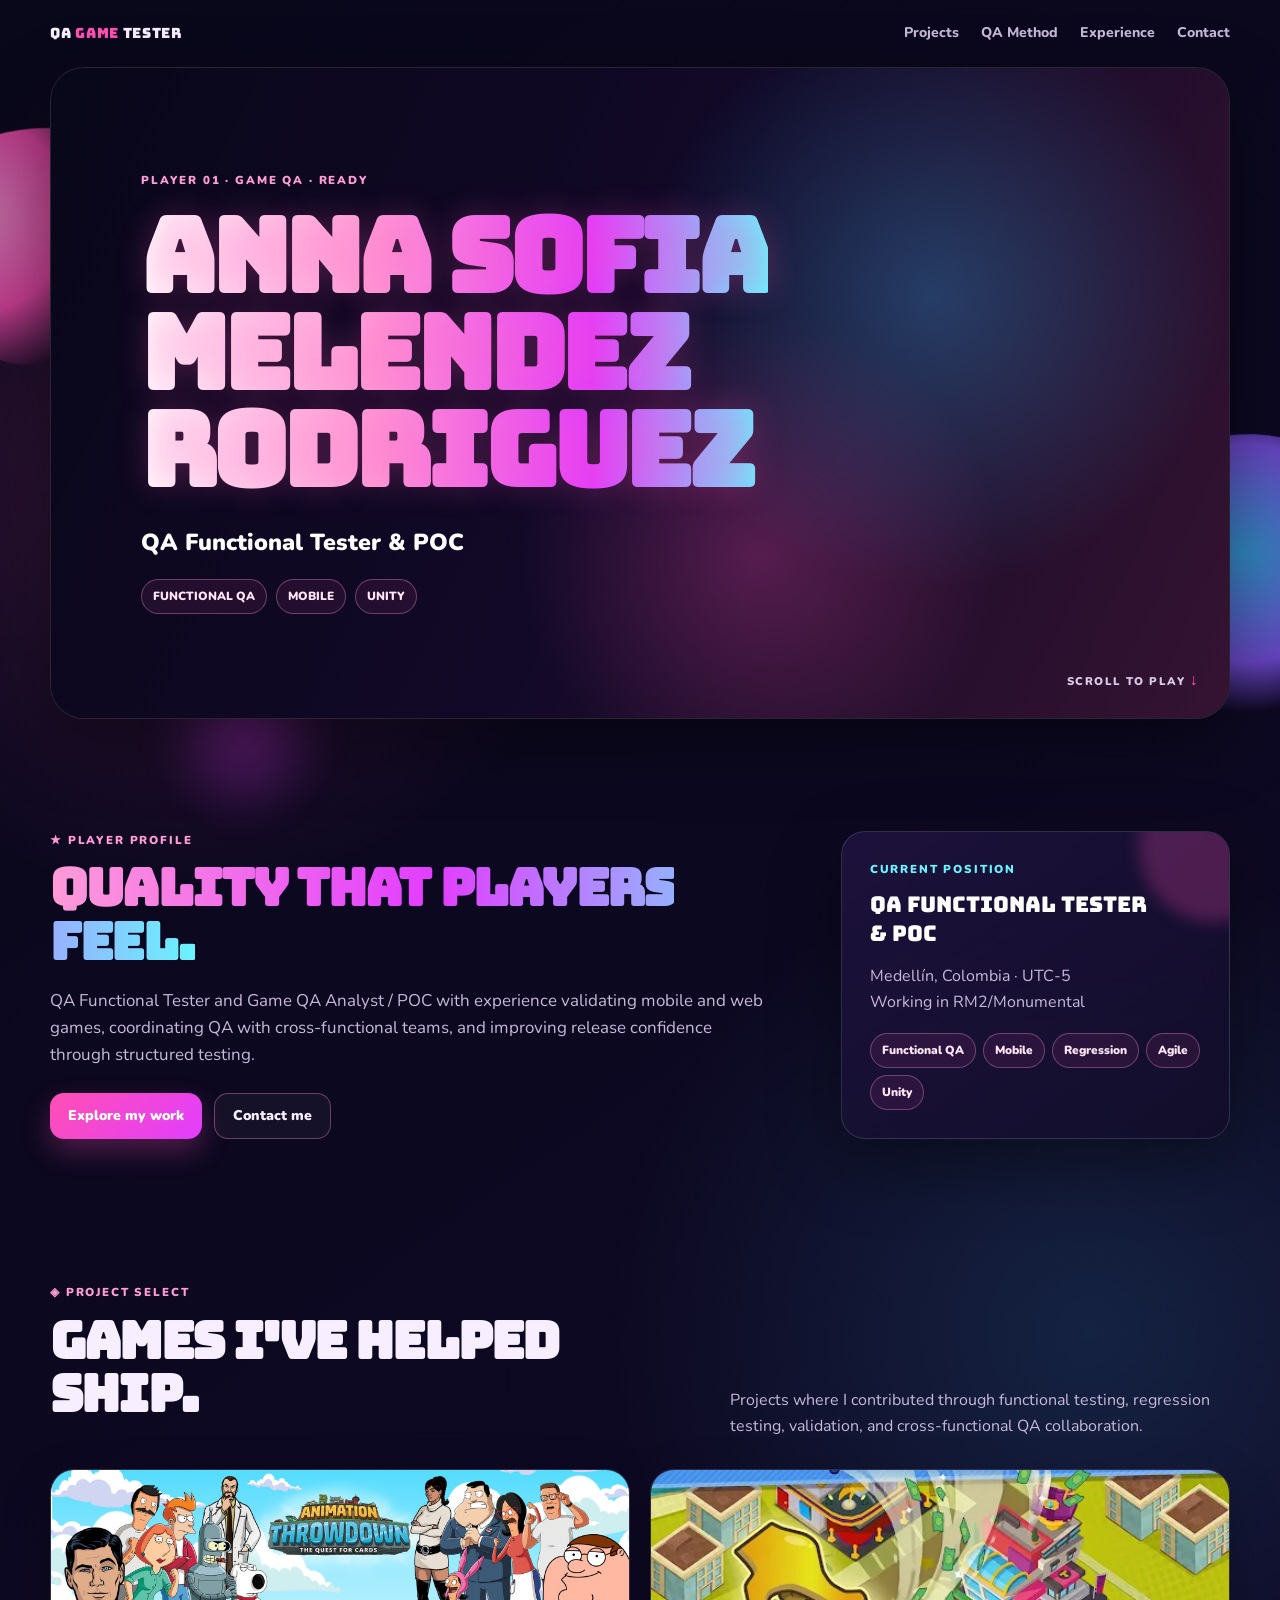
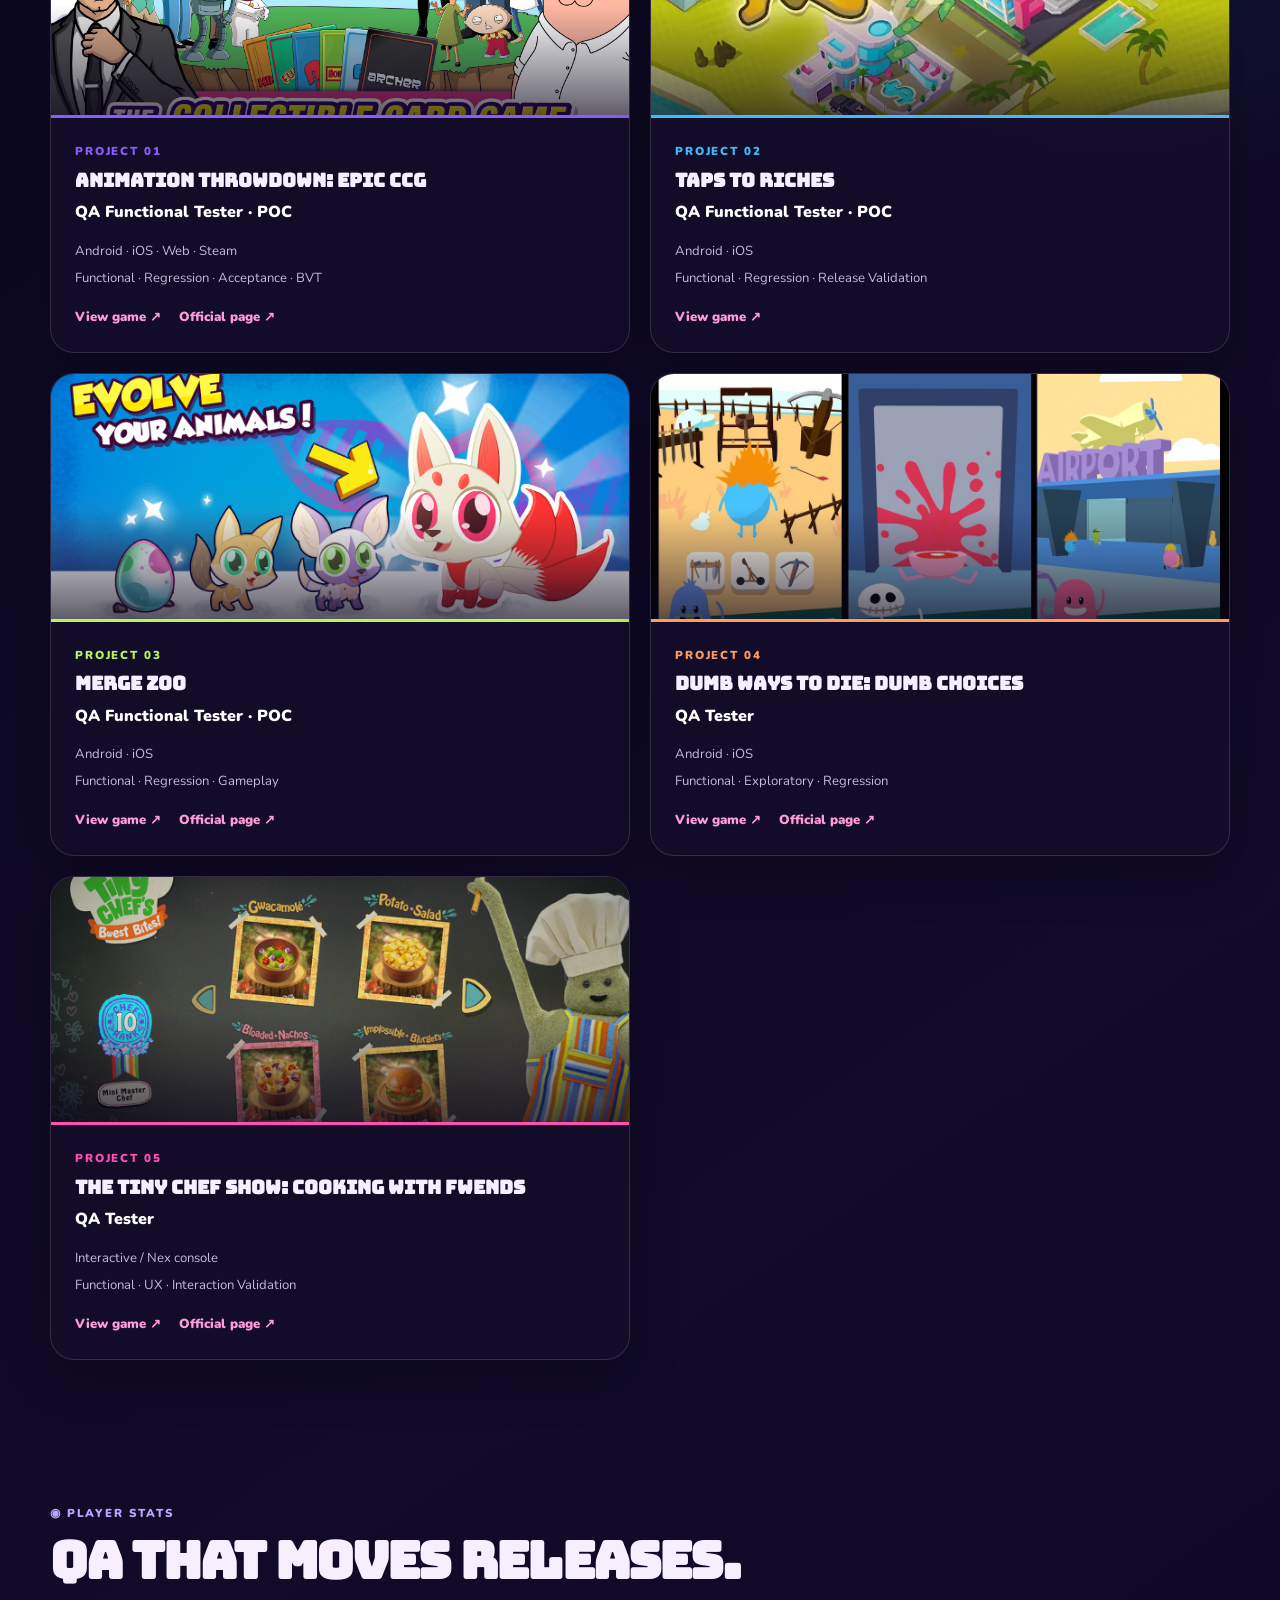
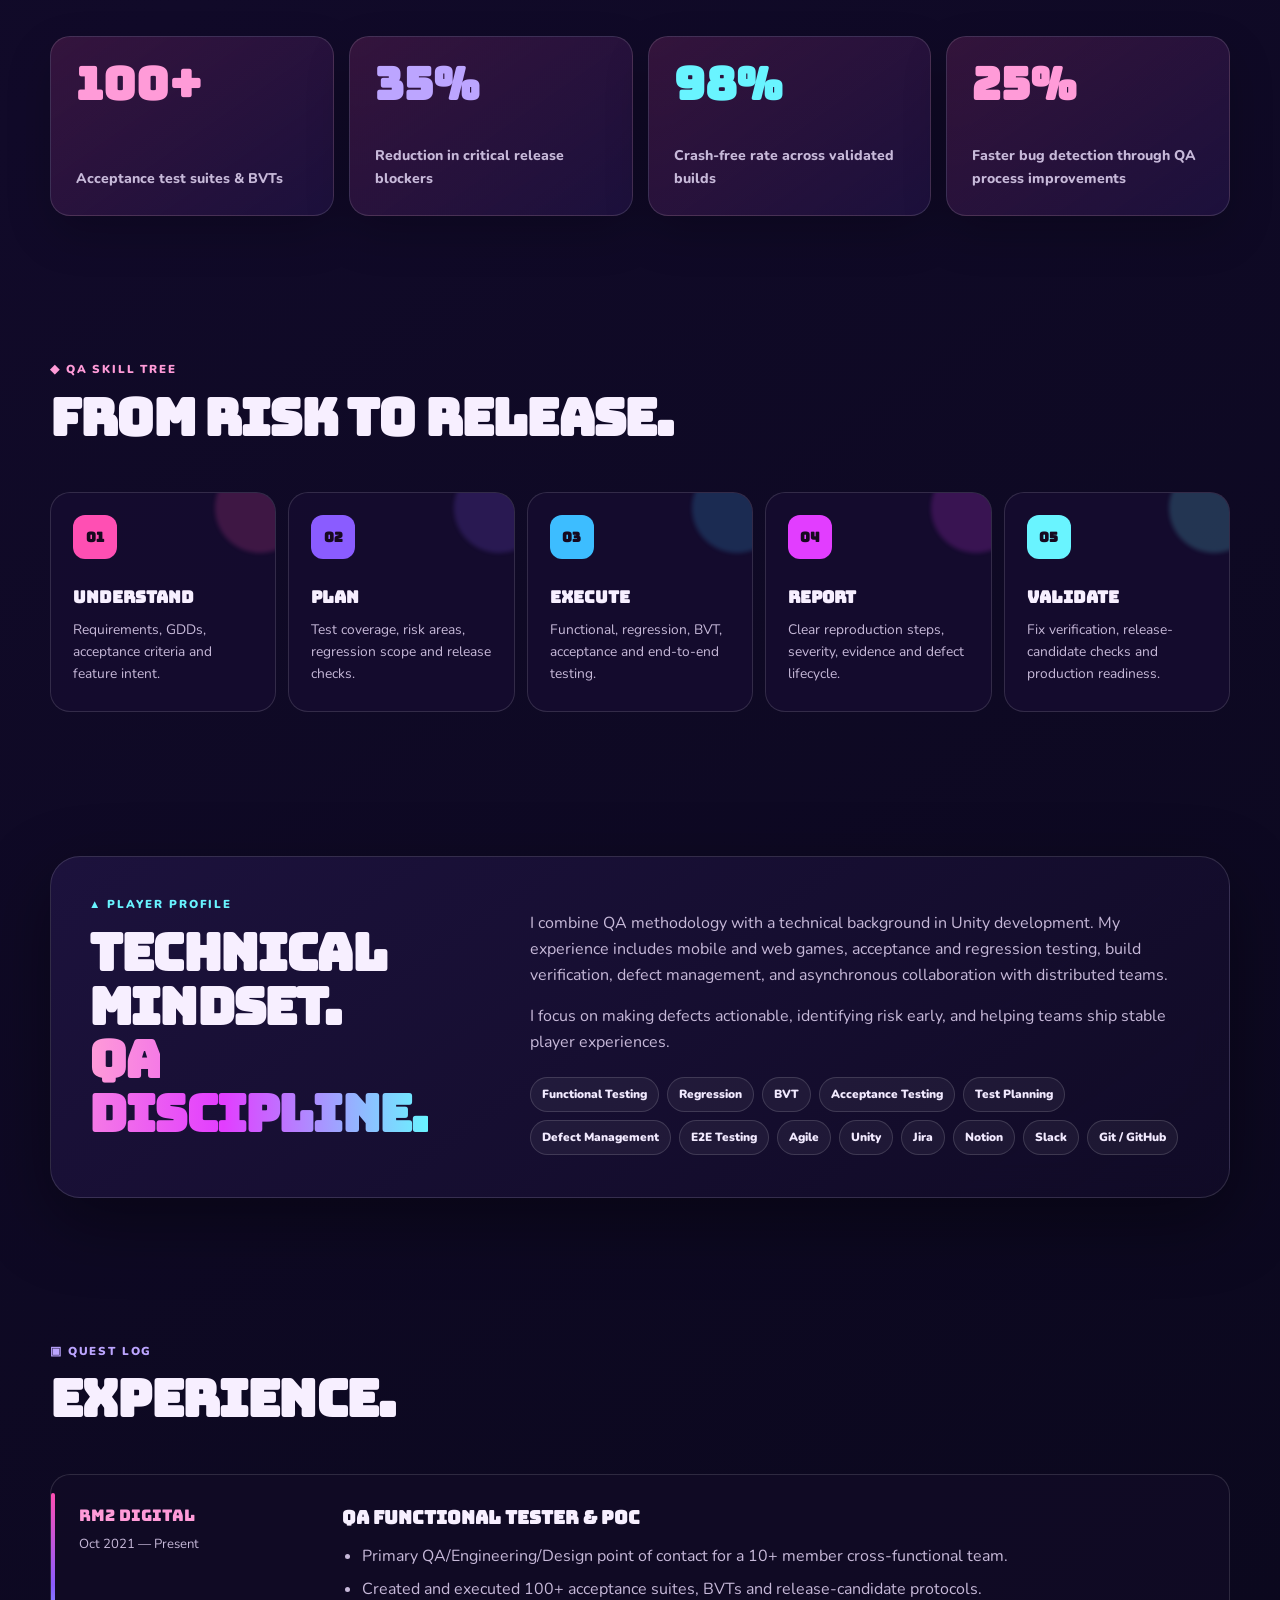
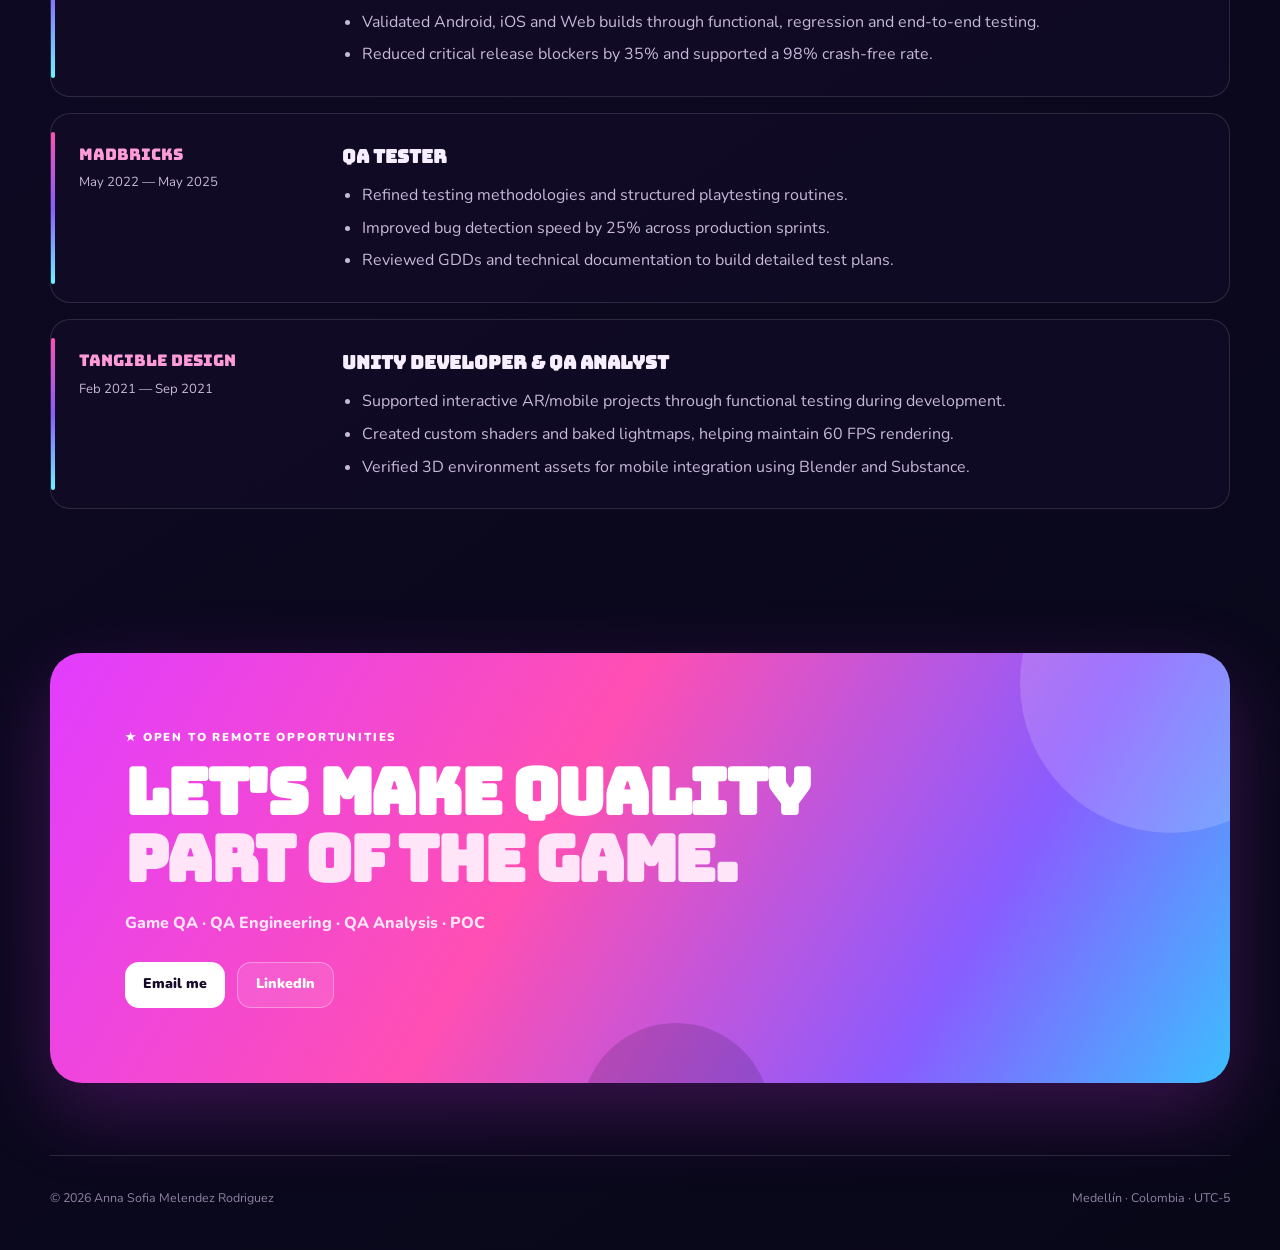
==== index.html @ ba6e36e1 "deleting some info" ====
<!doctype html>
<html lang="en">
<head>
  <meta charset="utf-8">
  <meta name="viewport" content="width=device-width, initial-scale=1">
  <meta name="description" content="Anna Sofia Melendez Rodriguez — QA Functional Tester and POC portfolio.">
  <title>Anna Sofia Melendez Rodriguez — Game QA Portfolio</title>

  <link rel="preconnect" href="https://fonts.googleapis.com">
  <link rel="preconnect" href="https://fonts.gstatic.com" crossorigin>
  <link href="https://fonts.googleapis.com/css2?family=Bungee&family=Nunito:wght@400;500;600;700;800;900&display=swap" rel="stylesheet">
  <link rel="stylesheet" href="style.css">
</head>

<body>
  <div class="site-shell">
    <div class="bg-shape shape-one"></div>
    <div class="bg-shape shape-two"></div>
    <div class="bg-shape shape-three"></div>
    <div class="bg-grid"></div>

    <nav class="nav-bar">
      <a class="logo" href="#top">QA <span>GAME</span> TESTER</a>
      <div class="nav-links">
        <a href="#projects">Projects</a>
        <a href="#method">QA Method</a>
        <a href="#experience">Experience</a>
        <a href="#contact">Contact</a>
      </div>
    </nav>

    <header class="hero" id="top">
      <video class="hero-video" autoplay muted loop playsinline>
        <source src="video/AT video.mp4" type="video/mp4">
      </video>
      <div class="hero-overlay"></div>
      <div class="hero-content">
        <div class="hero-kicker">PLAYER 01 · GAME QA · READY</div>
        <h1>
          <span>ANNA SOFIA</span>
          <span>MELENDEZ</span>
          <span>RODRIGUEZ</span>
        </h1>
        <p class="hero-subtitle">QA Functional Tester &amp; POC</p>
        <div class="hero-badges">
          <span>FUNCTIONAL QA</span>
          <span>MOBILE</span>
          <span>UNITY</span>
        </div>
      </div>
      <div class="scroll-cue">SCROLL TO PLAY <span>↓</span></div>
    </header>

    <main class="page-container">
      <section class="identity section-pad">
        <div class="identity-copy">
          <div class="kicker pink">★ PLAYER PROFILE</div>
          <h2><span class="gradient-text">Quality that players feel.</span></h2>
          <p class="lead">QA Functional Tester and Game QA Analyst / POC with experience validating mobile and web games, coordinating QA with cross-functional teams, and improving release confidence through structured testing.</p>
          <div class="buttons">
            <a class="btn btn-primary" href="#projects">Explore my work</a>
            <a class="btn btn-outline" href="mailto:annasofiamele@gmail.com">Contact me</a>
          </div>
        </div>

        <aside class="identity-card glass-card">
          <div class="kicker cyan">CURRENT POSITION</div>
          <div class="position">QA Functional Tester<br>&amp; POC</div>
          <p>Medellín, Colombia · UTC-5<br>Working in RM2/Monumental</p>
          <div class="chips">
            <span>Functional QA</span><span>Mobile</span><span>Regression</span><span>Agile</span><span>Unity</span>
          </div>
        </aside>
      </section>

      <section id="projects" class="section-pad">
        <div class="section-top">
          <div>
            <div class="kicker pink">◈ PROJECT SELECT</div>
            <h2>Games I've helped ship.</h2>
          </div>
          <p>Projects where I contributed through functional testing, regression testing, validation, and cross-functional QA collaboration.</p>
        </div>

        <div class="projects">
          <article class="project-card accent-purple">
            <div class="project-art"><img src="images/AT/animation-throdown.jpg" alt="Animation Throwdown gameplay"></div>
            <div class="project-info">
              <div class="eyebrow">PROJECT 01</div>
              <h3>Animation Throwdown: Epic CCG</h3>
              <p class="role">QA Functional Tester · POC</p>
              <div class="meta"><span>Android · iOS · Web · Steam</span><span>Functional · Regression · Acceptance · BVT</span></div>
              <div class="project-actions">
                <a href="https://www.animationthrowdowngame.com/" target="_blank" rel="noopener">View game ↗</a>
                <a href="https://play.google.com/store/apps/details?id=com.kongregate.mobile.throwdown.google" target="_blank" rel="noopener">Official page ↗</a>
              </div>
            </div>
          </article>

          <article class="project-card accent-blue">
            <div class="project-art"><img src="images/T2R/t2r-cover.webp" alt="Taps to Riches gameplay"></div>
            <div class="project-info">
              <div class="eyebrow">PROJECT 02</div>
              <h3>Taps to Riches</h3>
              <p class="role">QA Functional Tester · POC</p>
              <div class="meta"><span>Android · iOS</span><span>Functional · Regression · Release Validation</span></div>
              <div class="project-actions">
                <a href="https://apps.apple.com/us/app/taps-to-riches/id1069160488" target="_blank" rel="noopener">View game ↗</a>
              </div>
            </div>
          </article>

          <article class="project-card accent-lime">
            <div class="project-art"><img src="images/Mergezoo/mergezoo-cover.png" alt="Merge Zoo gameplay"></div>
            <div class="project-info">
              <div class="eyebrow">PROJECT 03</div>
              <h3>Merge Zoo</h3>
              <p class="role">QA Functional Tester · POC</p>
              <div class="meta"><span>Android · iOS</span><span>Functional · Regression · Gameplay</span></div>
              <div class="project-actions">
                <a href="https://play.google.com/store/apps/details?id=com.gamecircus.zoo" target="_blank" rel="noopener">View game ↗</a>
                <a href="https://play.google.com/store/apps/details?id=com.gamecircus.zoo" target="_blank" rel="noopener">Official page ↗</a>
              </div>
            </div>
          </article>

          <article class="project-card accent-orange">
            <div class="project-art"><img src="images/DWTD/dwtod-cover.jpg" alt="Dumb Ways to Die: Dumb Choices gameplay"></div>
            <div class="project-info">
              <div class="eyebrow">PROJECT 04</div>
              <h3>Dumb Ways to Die: Dumb Choices</h3>
              <p class="role">QA Tester</p>
              <div class="meta"><span>Android · iOS</span><span>Functional · Exploratory · Regression</span></div>
              <div class="project-actions">
                <a href="https://www.dumbwaystodie.com/" target="_blank" rel="noopener">View game ↗</a>
                <a href="https://www.dumbwaystodie.com/" target="_blank" rel="noopener">Official page ↗</a>
              </div>
            </div>
          </article>

          <article class="project-card accent-pink">
            <div class="project-art"><img src="images/Tiny chef/tiny-cover.png" alt="The Tiny Chef Show: Cooking with Fwends gameplay"></div>
            <div class="project-info">
              <div class="eyebrow">PROJECT 05</div>
              <h3>The Tiny Chef Show: Cooking with Fwends</h3>
              <p class="role">QA Tester</p>
              <div class="meta"><span>Interactive / Nex console</span><span>Functional · UX · Interaction Validation</span></div>
              <div class="project-actions">
                <a href="https://www.nexplayground.com/games/nickelodeon-the-tiny-chef-show-cooking-with-fwends" target="_blank" rel="noopener">View game ↗</a>
                <a href="https://www.nexplayground.com/games/nickelodeon-the-tiny-chef-show-cooking-with-fwends" target="_blank" rel="noopener">Official page ↗</a>
              </div>
            </div>
          </article>
        </div>
      </section>

      <section class="section-pad stats-section">
        <div class="section-top">
          <div>
            <div class="kicker purple">◉ PLAYER STATS</div>
            <h2>QA that moves releases.</h2>
          </div>
        </div>
        <div class="metrics">
          <div class="metric pink-card"><strong>100+</strong><span>Acceptance test suites &amp; BVTs</span></div>
          <div class="metric purple-card"><strong>35%</strong><span>Reduction in critical release blockers</span></div>
          <div class="metric blue-card"><strong>98%</strong><span>Crash-free rate across validated builds</span></div>
          <div class="metric hot-card"><strong>25%</strong><span>Faster bug detection through QA process improvements</span></div>
        </div>
      </section>

      <section id="method" class="section-pad">
        <div class="section-top">
          <div>
            <div class="kicker pink">◆ QA SKILL TREE</div>
            <h2>From risk to release.</h2>
          </div>
          
        </div>

        <div class="qa-flow">
          <div class="step step-pink"><b>01</b><h3>Understand</h3><p>Requirements, GDDs, acceptance criteria and feature intent.</p></div>
          <div class="step step-purple"><b>02</b><h3>Plan</h3><p>Test coverage, risk areas, regression scope and release checks.</p></div>
          <div class="step step-blue"><b>03</b><h3>Execute</h3><p>Functional, regression, BVT, acceptance and end-to-end testing.</p></div>
          <div class="step step-magenta"><b>04</b><h3>Report</h3><p>Clear reproduction steps, severity, evidence and defect lifecycle.</p></div>
          <div class="step step-cyan"><b>05</b><h3>Validate</h3><p>Fix verification, release-candidate checks and production readiness.</p></div>
        </div>
      </section>

      <section class="section-pad">
        <div class="about glass-card">
          <div>
            <div class="kicker cyan">▲ PLAYER PROFILE</div>
            <h2>Technical mindset.<br><span class="gradient-text">QA discipline.</span></h2>
          </div>
          <div class="about-copy">
            <p>I combine QA methodology with a technical background in Unity development. My experience includes mobile and web games, acceptance and regression testing, build verification, defect management, and asynchronous collaboration with distributed teams.</p>
            <p>I focus on making defects actionable, identifying risk early, and helping teams ship stable player experiences.</p>
            <div class="skills">
              <span>Functional Testing</span><span>Regression</span><span>BVT</span><span>Acceptance Testing</span><span>Test Planning</span><span>Defect Management</span><span>E2E Testing</span><span>Agile</span><span>Unity</span><span>Jira</span><span>Notion</span><span>Slack</span><span>Git / GitHub</span>
            </div>
          </div>
        </div>
      </section>

      <section id="experience" class="section-pad">
        <div class="section-top">
          <div>
            <div class="kicker purple">▣ QUEST LOG</div>
            <h2>Experience.</h2>
          </div>
        </div>

        <div class="experience">
          <article class="job">
            <div><div class="company">RM2 Digital</div><div class="date">Oct 2021 — Present</div></div>
            <div><h3>QA Functional Tester &amp; POC</h3><ul><li>Primary QA/Engineering/Design point of contact for a 10+ member cross-functional team.</li><li>Created and executed 100+ acceptance suites, BVTs and release-candidate protocols.</li><li>Validated Android, iOS and Web builds through functional, regression and end-to-end testing.</li><li>Reduced critical release blockers by 35% and supported a 98% crash-free rate.</li></ul></div>
          </article>
          <article class="job">
            <div><div class="company">MadBricks</div><div class="date">May 2022 — May 2025</div></div>
            <div><h3>QA Tester</h3><ul><li>Refined testing methodologies and structured playtesting routines.</li><li>Improved bug detection speed by 25% across production sprints.</li><li>Reviewed GDDs and technical documentation to build detailed test plans.</li></ul></div>
          </article>
          <article class="job">
            <div><div class="company">Tangible Design</div><div class="date">Feb 2021 — Sep 2021</div></div>
            <div><h3>Unity Developer &amp; QA Analyst</h3><ul><li>Supported interactive AR/mobile projects through functional testing during development.</li><li>Created custom shaders and baked lightmaps, helping maintain 60 FPS rendering.</li><li>Verified 3D environment assets for mobile integration using Blender and Substance.</li></ul></div>
          </article>
        </div>
      </section>

      <section id="contact" class="section-pad contact-section">
        <div class="contact-card">
          <div class="kicker white">★ OPEN TO REMOTE OPPORTUNITIES</div>
          <h2>Let's make quality<br><span>part of the game.</span></h2>
          <p>Game QA · QA Engineering · QA Analysis · POC</p>
          <div class="buttons">
            <a class="btn btn-white" href="mailto:annasofiamele@gmail.com">Email me</a>
            <a class="btn btn-glass" href="https://www.linkedin.com/in/annasofiamele" target="_blank" rel="noopener">LinkedIn</a>
          </div>
        </div>
      </section>

      <footer>
        <span>© 2026 Anna Sofia Melendez Rodriguez</span>
        <span>Medellín · Colombia · UTC-5</span>
      </footer>
    </main>
  </div>
</body>
</html>
---- style.css ----
:root {
    --bg: #09071a;
    --bg-2: #120b2d;
    --surface: rgba(25, 18, 54, 0.78);
    --surface-strong: #17102f;
    --white: #fffaff;
    --text: #f7efff;
    --muted: #c7b9d9;
    --pink: #ff4fb3;
    --pink-light: #ff9bd8;
    --magenta: #e23dff;
    --purple: #8a5cff;
    --blue: #3dbdff;
    --cyan: #69f4ff;
    --lime: #b9f35d;
    --orange: #ff9b5e;
    --line: rgba(255, 255, 255, .13);
    --shadow: 0 24px 70px rgba(0, 0, 0, .38);
    --radius: 24px;
    --max: 1180px;
}

* {
    box-sizing: border-box;
}

html {
    scroll-behavior: smooth;
}

body {
    margin: 0;
    background: var(--bg);
    color: var(--text);
    font-family: "Nunito", sans-serif;
    line-height: 1.6;
    overflow-x: hidden;
}

a {
    color: inherit;
    text-decoration: none;
}

img {
    display: block;
    max-width: 100%;
}

.site-shell {
    position: relative;
    min-height: 100vh;
    overflow: hidden;
    background:
        radial-gradient(circle at 15% 8%, rgba(255, 79, 179, .18), transparent 26rem),
        radial-gradient(circle at 85% 22%, rgba(61, 189, 255, .14), transparent 30rem),
        linear-gradient(145deg, #09071a 0%, #110a29 48%, #080718 100%);
}

.bg-grid {
    position: fixed;
    inset: 0;
    z-index: 0;
    pointer-events: none;
    opacity: .15;
    background-image: linear-gradient(rgba(255, 255, 255, .05) 1px, transparent 1px), linear-gradient(90deg, rgba(255, 255, 255, .05) 1px, transparent 1px);
    background-size: 56px 56px;
    mask-image: linear-gradient(to bottom, black, transparent 88%);
}

.bg-shape {
    position: fixed;
    z-index: 0;
    pointer-events: none;
    filter: blur(.2px);
    opacity: .7;
}

.shape-one {
    width: 230px;
    height: 230px;
    top: 14%;
    left: -80px;
    border-radius: 38% 62% 66% 34% / 45% 36% 64% 55%;
    background: radial-gradient(circle at 30% 30%, var(--pink-light), var(--pink) 42%, transparent 72%);
    transform: rotate(-22deg);
}

.shape-two {
    width: 280px;
    height: 280px;
    top: 48%;
    right: -110px;
    border-radius: 54% 46% 32% 68% / 48% 64% 36% 52%;
    background: radial-gradient(circle at 45% 45%, var(--blue), var(--purple) 50%, transparent 73%);
    transform: rotate(28deg);
}

.shape-three {
    width: 180px;
    height: 180px;
    bottom: 8%;
    left: 12%;
    border-radius: 50%;
    background: radial-gradient(circle, rgba(226, 61, 255, .48), transparent 68%);
    filter: blur(18px);
}

.nav-bar,
.hero,
.page-container {
    position: relative;
    z-index: 2;
}

.nav-bar {
    width: min(calc(100% - 40px), var(--max));
    margin: 0 auto;
    padding: 22px 0;
    display: flex;
    justify-content: space-between;
    align-items: center;
    gap: 24px;
}

.logo {
    font-family: "Bungee", sans-serif;
    font-size: .88rem;
    letter-spacing: .05em;
}

.logo span {
    color: var(--pink);
}

.nav-links {
    display: flex;
    gap: 22px;
    color: var(--muted);
    font-size: .88rem;
    font-weight: 800;
}

.nav-links a {
    transition: .2s ease;
}

.nav-links a:hover {
    color: var(--pink-light);
    transform: translateY(-2px);
}

.hero {
    width: min(calc(100% - 40px), var(--max));
    min-height: 650px;
    margin: 0 auto 40px;
    border: 1px solid var(--line);
    border-radius: 34px;
    overflow: hidden;
    position: relative;
    background: #080615;
    box-shadow: var(--shadow);
}

.hero-video {
    position: absolute;
    inset: 0;
    width: 100%;
    height: 100%;
    object-fit: cover;
    opacity: .42;
}

.hero-overlay {
    position: absolute;
    inset: 0;
    background: linear-gradient(115deg, rgba(9, 7, 26, .96), rgba(22, 10, 48, .68) 50%, rgba(255, 79, 179, .18));
}

.hero-overlay::after {
    content: "";
    position: absolute;
    inset: 0;
    background: radial-gradient(circle at 75% 35%, rgba(61, 189, 255, .28), transparent 30%), radial-gradient(circle at 60% 75%, rgba(255, 79, 179, .26), transparent 28%);
}

.hero-content {
    position: relative;
    z-index: 2;
    min-height: 650px;
    padding: clamp(44px, 8vw, 90px);
    display: flex;
    flex-direction: column;
    justify-content: center;
    align-items: flex-start;
}

.hero-kicker,
.kicker,
.eyebrow {
    font-size: .72rem;
    font-weight: 900;
    letter-spacing: .16em;
    text-transform: uppercase;
}

.hero-kicker {
    color: var(--pink-light);
    margin-bottom: 18px;
}

.hero h1 {
    margin: 0;
    font-family: "Bungee", sans-serif;
    font-size: clamp(3.2rem, 8vw, 7rem);
    line-height: .95;
    letter-spacing: -.04em;
    text-shadow: 0 0 32px rgba(255, 79, 179, .24);
}

.hero h1 span {
    display: block;
    background: linear-gradient(90deg, #fff, var(--pink-light) 38%, var(--magenta) 72%, var(--cyan));
    -webkit-background-clip: text;
    background-clip: text;
    color: transparent;
}

.hero-subtitle {
    margin: 24px 0 18px;
    font-size: clamp(1.1rem, 2vw, 1.45rem);
    font-weight: 900;
    color: #fff;
}

.hero-badges {
    display: flex;
    flex-wrap: wrap;
    gap: 9px;
}

.hero-badges span,
.chips span,
.skills span {
    border: 1px solid rgba(255, 155, 216, .34);
    background: rgba(255, 79, 179, .09);
    color: #ffe5f6;
    border-radius: 999px;
    padding: 7px 11px;
    font-size: .74rem;
    font-weight: 900;
}

.scroll-cue {
    position: absolute;
    z-index: 3;
    bottom: 24px;
    right: 30px;
    color: #d9cce8;
    font-size: .7rem;
    font-weight: 900;
    letter-spacing: .13em;
}

.scroll-cue span {
    color: var(--pink);
    font-size: 1rem;
}

.page-container {
    width: min(calc(100% - 40px), var(--max));
    margin: 0 auto;
}

.section-pad {
    padding: 72px 0;
}

.identity {
    display: grid;
    grid-template-columns: 1.45fr .75fr;
    gap: 38px;
    align-items: center;
}

.kicker {
    margin-bottom: 12px;
}

.kicker.pink {
    color: var(--pink-light);
}

.kicker.purple {
    color: #bca5ff;
}

.kicker.cyan {
    color: var(--cyan);
}

.kicker.white {
    color: #fff;
}

h2 {
    margin: 0 0 18px;
    font-family: "Bungee", sans-serif;
    font-size: clamp(2rem, 4vw, 3.6rem);
    line-height: 1.05;
    letter-spacing: -.035em;
}

.gradient-text {
    background: linear-gradient(90deg, var(--pink-light), var(--magenta), var(--cyan));
    -webkit-background-clip: text;
    background-clip: text;
    color: transparent;
}

.lead {
    max-width: 720px;
    color: var(--muted);
    font-size: 1.06rem;
}

.buttons {
    display: flex;
    flex-wrap: wrap;
    gap: 12px;
    margin-top: 25px;
}

.btn {
    display: inline-flex;
    align-items: center;
    justify-content: center;
    min-height: 46px;
    padding: 0 18px;
    border-radius: 14px;
    font-weight: 900;
    font-size: .88rem;
    transition: transform .2s ease, box-shadow .2s ease, background .2s ease;
}

.btn:hover {
    transform: translateY(-3px);
}

.btn-primary {
    color: #fff;
    background: linear-gradient(135deg, var(--pink), var(--magenta));
    box-shadow: 0 12px 28px rgba(255, 79, 179, .28);
}

.btn-outline {
    border: 1px solid rgba(255, 155, 216, .35);
    background: rgba(255, 255, 255, .04);
}

.btn-outline:hover {
    background: rgba(255, 79, 179, .12);
}

.btn-white {
    background: #fff;
    color: #160b2b;
}

.btn-glass {
    color: #fff;
    border: 1px solid rgba(255, 255, 255, .34);
    background: rgba(255, 255, 255, .1);
}

.glass-card {
    border: 1px solid var(--line);
    background: linear-gradient(145deg, rgba(31, 20, 65, .84), rgba(18, 12, 40, .78));
    box-shadow: var(--shadow);
    backdrop-filter: blur(16px);
}

.identity-card {
    padding: 28px;
    border-radius: var(--radius);
    position: relative;
    overflow: hidden;
}

.identity-card::before {
    content: "";
    position: absolute;
    width: 150px;
    height: 150px;
    right: -60px;
    top: -60px;
    border-radius: 50%;
    background: rgba(255, 79, 179, .24);
    filter: blur(8px);
}

.position {
    font-family: "Bungee", sans-serif;
    font-size: 1.35rem;
    line-height: 1.35;
    margin: 12px 0;
    color: #fff;
}

.identity-card p {
    color: var(--muted);
}

.chips {
    display: flex;
    flex-wrap: wrap;
    gap: 7px;
    margin-top: 18px;
}

.section-top {
    display: flex;
    justify-content: space-between;
    align-items: end;
    gap: 30px;
    margin-bottom: 30px;
}

.section-top>p {
    max-width: 500px;
    color: var(--muted);
    margin: 0;
}

.projects {
    display: grid;
    grid-template-columns: repeat(2, 1fr);
    gap: 20px;
}

.project-card {
    overflow: hidden;
    border: 1px solid var(--line);
    border-radius: var(--radius);
    background: rgba(20, 13, 43, .86);
    box-shadow: 0 18px 50px rgba(0, 0, 0, .24);
    transition: transform .25s ease, border-color .25s ease, box-shadow .25s ease;
}

.project-card:hover {
    transform: translateY(-7px);
    box-shadow: 0 28px 60px rgba(0, 0, 0, .38), 0 0 30px rgba(255, 79, 179, .1);
}

.project-art {
    height: 245px;
    overflow: hidden;
    position: relative;
    background: #17102f;
}

.project-art::after {
    content: "";
    position: absolute;
    inset: auto 0 0;
    height: 45%;
    background: linear-gradient(transparent, rgba(12, 7, 27, .65));
    pointer-events: none;
}

.project-art img {
    width: 100%;
    height: 100%;
    object-fit: cover;
    transition: transform .45s ease;
}

.project-card:hover .project-art img {
    transform: scale(1.045);
}

.project-info {
    padding: 24px;
    border-top: 3px solid var(--accent, var(--pink));
}

.accent-purple {
    --accent: var(--purple);
}

.accent-blue {
    --accent: var(--blue);
}

.accent-lime {
    --accent: var(--lime);
}

.accent-orange {
    --accent: var(--orange);
}

.accent-pink {
    --accent: var(--pink);
}

.eyebrow {
    color: var(--accent);
}

.project-info h3 {
    margin: 8px 0;
    font-family: "Bungee", sans-serif;
    font-size: 1.18rem;
    line-height: 1.25;
}

.role {
    color: #fff;
    font-weight: 900;
    margin: 0 0 15px;
}

.meta {
    display: grid;
    gap: 6px;
    color: var(--muted);
    font-size: .82rem;
}

.project-actions {
    display: flex;
    gap: 18px;
    flex-wrap: wrap;
    margin-top: 18px;
}

.project-actions a {
    color: var(--pink-light);
    font-size: .82rem;
    font-weight: 900;
}

.project-actions a:hover {
    color: var(--cyan);
}

.metrics {
    display: grid;
    grid-template-columns: repeat(4, 1fr);
    gap: 15px;
}

.metric {
    min-height: 180px;
    padding: 25px;
    border: 1px solid var(--line);
    border-radius: 20px;
    display: flex;
    flex-direction: column;
    justify-content: space-between;
    background: linear-gradient(145deg, rgba(255, 79, 179, .15), rgba(31, 18, 65, .82));
    box-shadow: 0 18px 45px rgba(0, 0, 0, .2);
}

.metric strong {
    font-family: "Bungee", sans-serif;
    font-size: 2.8rem;
    line-height: 1;
}

.metric span {
    color: var(--muted);
    font-weight: 800;
    font-size: .88rem;
}

.pink-card strong {
    color: var(--pink-light);
}

.purple-card strong {
    color: #bca5ff;
}

.blue-card strong {
    color: var(--cyan);
}

.hot-card strong {
    color: #ff9bd8;
}

.qa-flow {
    display: grid;
    grid-template-columns: repeat(5, 1fr);
    gap: 12px;
}

.step {
    position: relative;
    min-height: 220px;
    padding: 22px;
    border-radius: 20px;
    border: 1px solid var(--line);
    background: rgba(22, 13, 48, .82);
    overflow: hidden;
}

.step::before {
    content: "";
    position: absolute;
    width: 90px;
    height: 90px;
    right: -30px;
    top: -30px;
    border-radius: 50%;
    background: var(--step-color);
    opacity: .18;
    filter: blur(2px);
}

.step b {
    display: inline-grid;
    place-items: center;
    width: 44px;
    height: 44px;
    border-radius: 12px;
    background: var(--step-color);
    color: #16091f;
    font-family: "Bungee", sans-serif;
    font-size: .85rem;
}

.step h3 {
    margin: 25px 0 8px;
    font-family: "Bungee", sans-serif;
    font-size: 1.05rem;
}

.step p {
    margin: 0;
    color: var(--muted);
    font-size: .86rem;
}

.step-pink {
    --step-color: var(--pink);
}

.step-purple {
    --step-color: var(--purple);
}

.step-blue {
    --step-color: var(--blue);
}

.step-magenta {
    --step-color: var(--magenta);
}

.step-cyan {
    --step-color: var(--cyan);
}

.about {
    display: grid;
    grid-template-columns: .75fr 1.25fr;
    gap: 45px;
    padding: 38px;
    border-radius: 30px;
}

.about-copy p {
    color: var(--muted);
}

.skills {
    display: flex;
    flex-wrap: wrap;
    gap: 8px;
    margin-top: 22px;
}

.skills span {
    background: rgba(255, 255, 255, .05);
    border-color: rgba(255, 255, 255, .14);
    color: #f2eaff;
}

.experience {
    display: grid;
    gap: 16px;
}

.job {
    display: grid;
    grid-template-columns: .42fr 1.58fr;
    gap: 35px;
    padding: 28px;
    border: 1px solid var(--line);
    border-radius: 20px;
    background: rgba(18, 12, 39, .74);
    position: relative;
}

.job::before {
    content: "";
    position: absolute;
    left: 0;
    top: 18px;
    bottom: 18px;
    width: 4px;
    border-radius: 5px;
    background: linear-gradient(var(--pink), var(--purple), var(--cyan));
}

.company {
    color: var(--pink-light);
    font-family: "Bungee", sans-serif;
    font-size: 1rem;
}

.date {
    color: var(--muted);
    font-size: .82rem;
    margin-top: 5px;
}

.job h3 {
    margin: 0 0 12px;
    font-family: "Bungee", sans-serif;
    font-size: 1.15rem;
}

.job ul {
    margin: 0;
    padding-left: 20px;
    color: var(--muted);
}

.job li+li {
    margin-top: 7px;
}

.contact-card {
    position: relative;
    overflow: hidden;
    padding: clamp(38px, 7vw, 75px);
    border-radius: 32px;
    background: linear-gradient(120deg, #e23dff 0%, #ff4fb3 42%, #8a5cff 76%, #3dbdff 100%);
    box-shadow: 0 28px 80px rgba(226, 61, 255, .22);
}

.contact-card::before,
.contact-card::after {
    content: "";
    position: absolute;
    border-radius: 50%;
    pointer-events: none;
}

.contact-card::before {
    width: 300px;
    height: 300px;
    right: -90px;
    top: -120px;
    background: rgba(255, 255, 255, .16);
}

.contact-card::after {
    width: 190px;
    height: 190px;
    left: 45%;
    bottom: -130px;
    background: rgba(10, 5, 27, .15);
}

.contact-card>* {
    position: relative;
    z-index: 2;
}

.contact-card h2 {
    color: #fff;
    font-size: clamp(2.2rem, 5vw, 4.4rem);
}

.contact-card h2 span {
    color: #ffe5f7;
}

.contact-card p {
    color: rgba(255, 255, 255, .86);
    font-weight: 800;
}

footer {
    display: flex;
    justify-content: space-between;
    gap: 20px;
    padding: 32px 0 42px;
    color: #8f82a3;
    font-size: .78rem;
    border-top: 1px solid var(--line);
}

@media (max-width: 950px) {

    .identity,
    .about {
        grid-template-columns: 1fr;
    }

    .projects {
        grid-template-columns: 1fr;
    }

    .metrics {
        grid-template-columns: repeat(2, 1fr);
    }

    .qa-flow {
        grid-template-columns: repeat(2, 1fr);
    }

    .job {
        grid-template-columns: 1fr;
        gap: 14px;
    }
}

@media (max-width: 680px) {
    .nav-bar {
        width: min(calc(100% - 28px), var(--max));
        align-items: flex-start;
    }

    .nav-links {
        display: none;
    }

    .hero,
    .page-container {
        width: min(calc(100% - 28px), var(--max));
    }

    .hero {
        min-height: 570px;
        border-radius: 24px;
    }

    .hero-content {
        min-height: 570px;
        padding: 32px;
    }

    .hero h1 {
        font-size: clamp(2.7rem, 14vw, 4.7rem);
    }

    .section-pad {
        padding: 52px 0;
    }

    .section-top {
        display: block;
    }

    .section-top>p {
        margin-top: 12px;
    }

    .metrics,
    .qa-flow {
        grid-template-columns: 1fr;
    }

    .metric {
        min-height: 145px;
    }

    .project-art {
        height: 210px;
    }

    .about {
        padding: 25px;
    }

    footer {
        flex-direction: column;
    }

    .scroll-cue {
        display: none;
    }
}
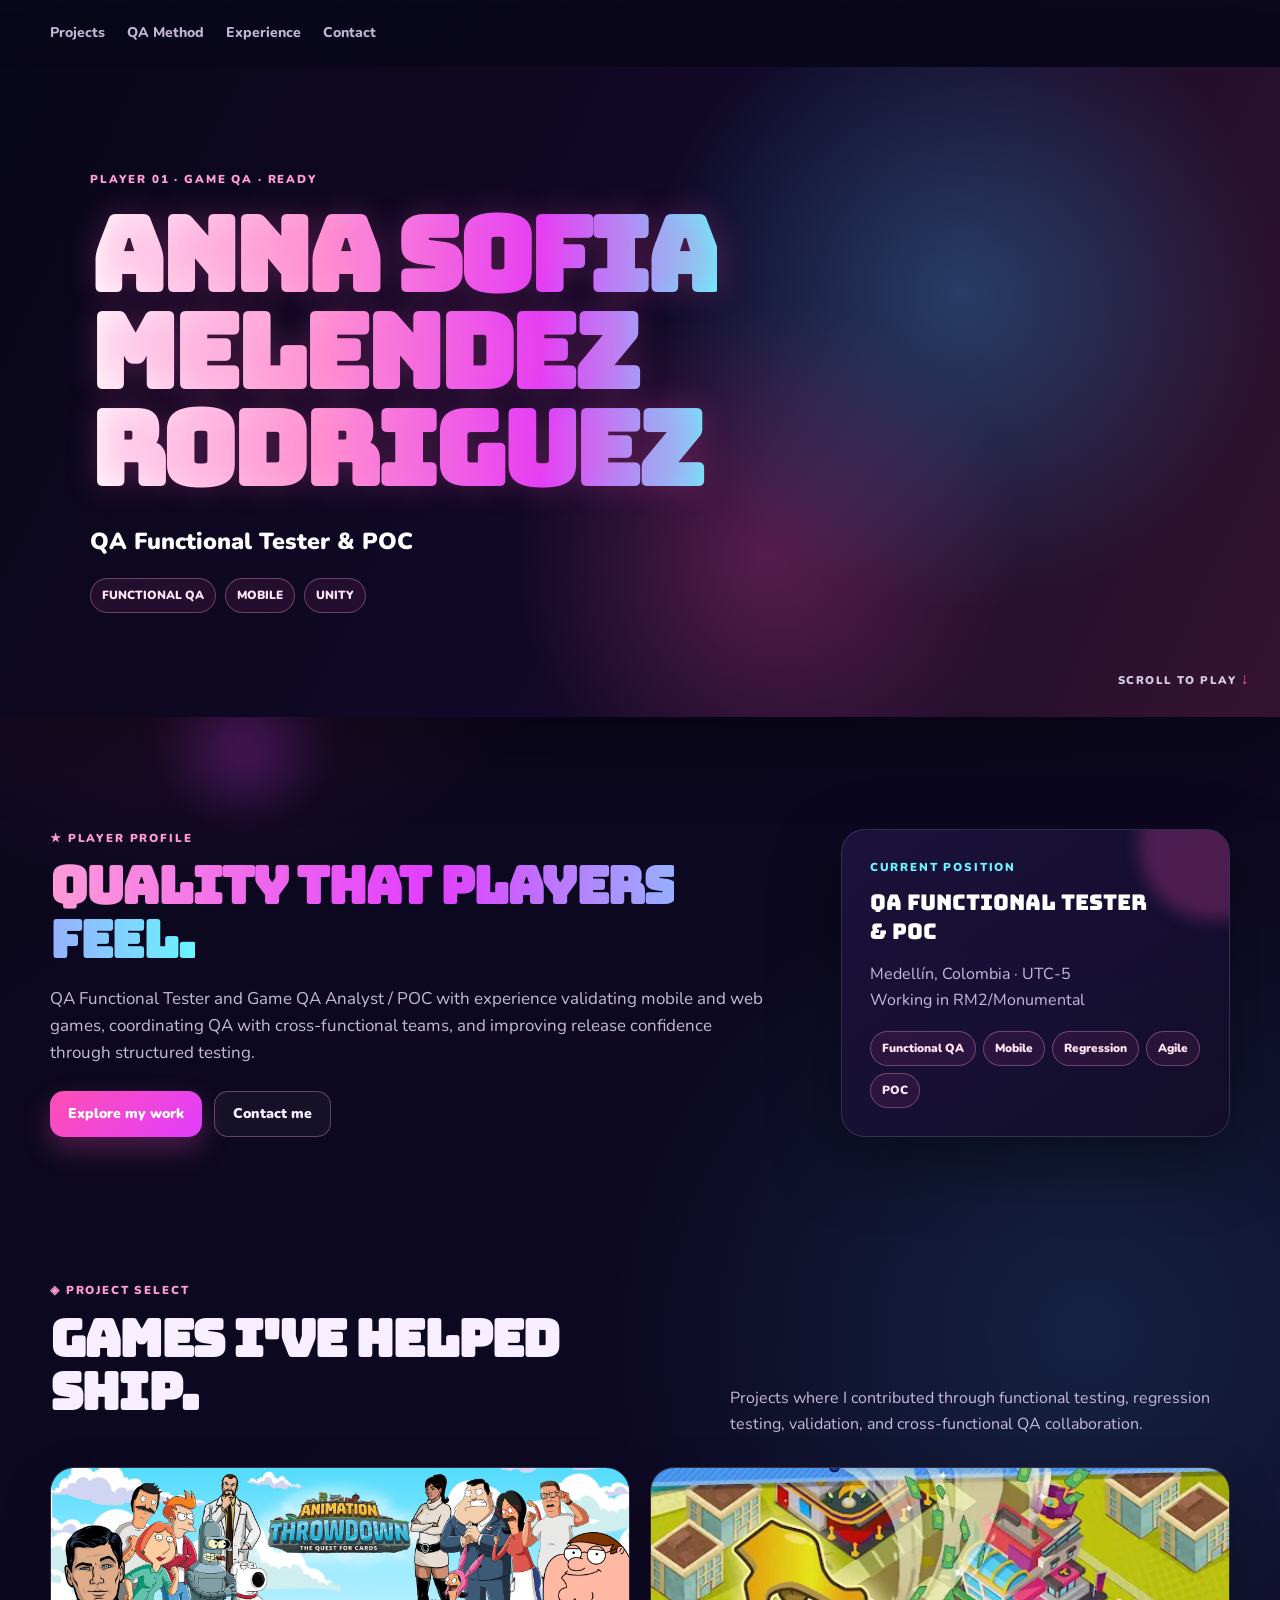
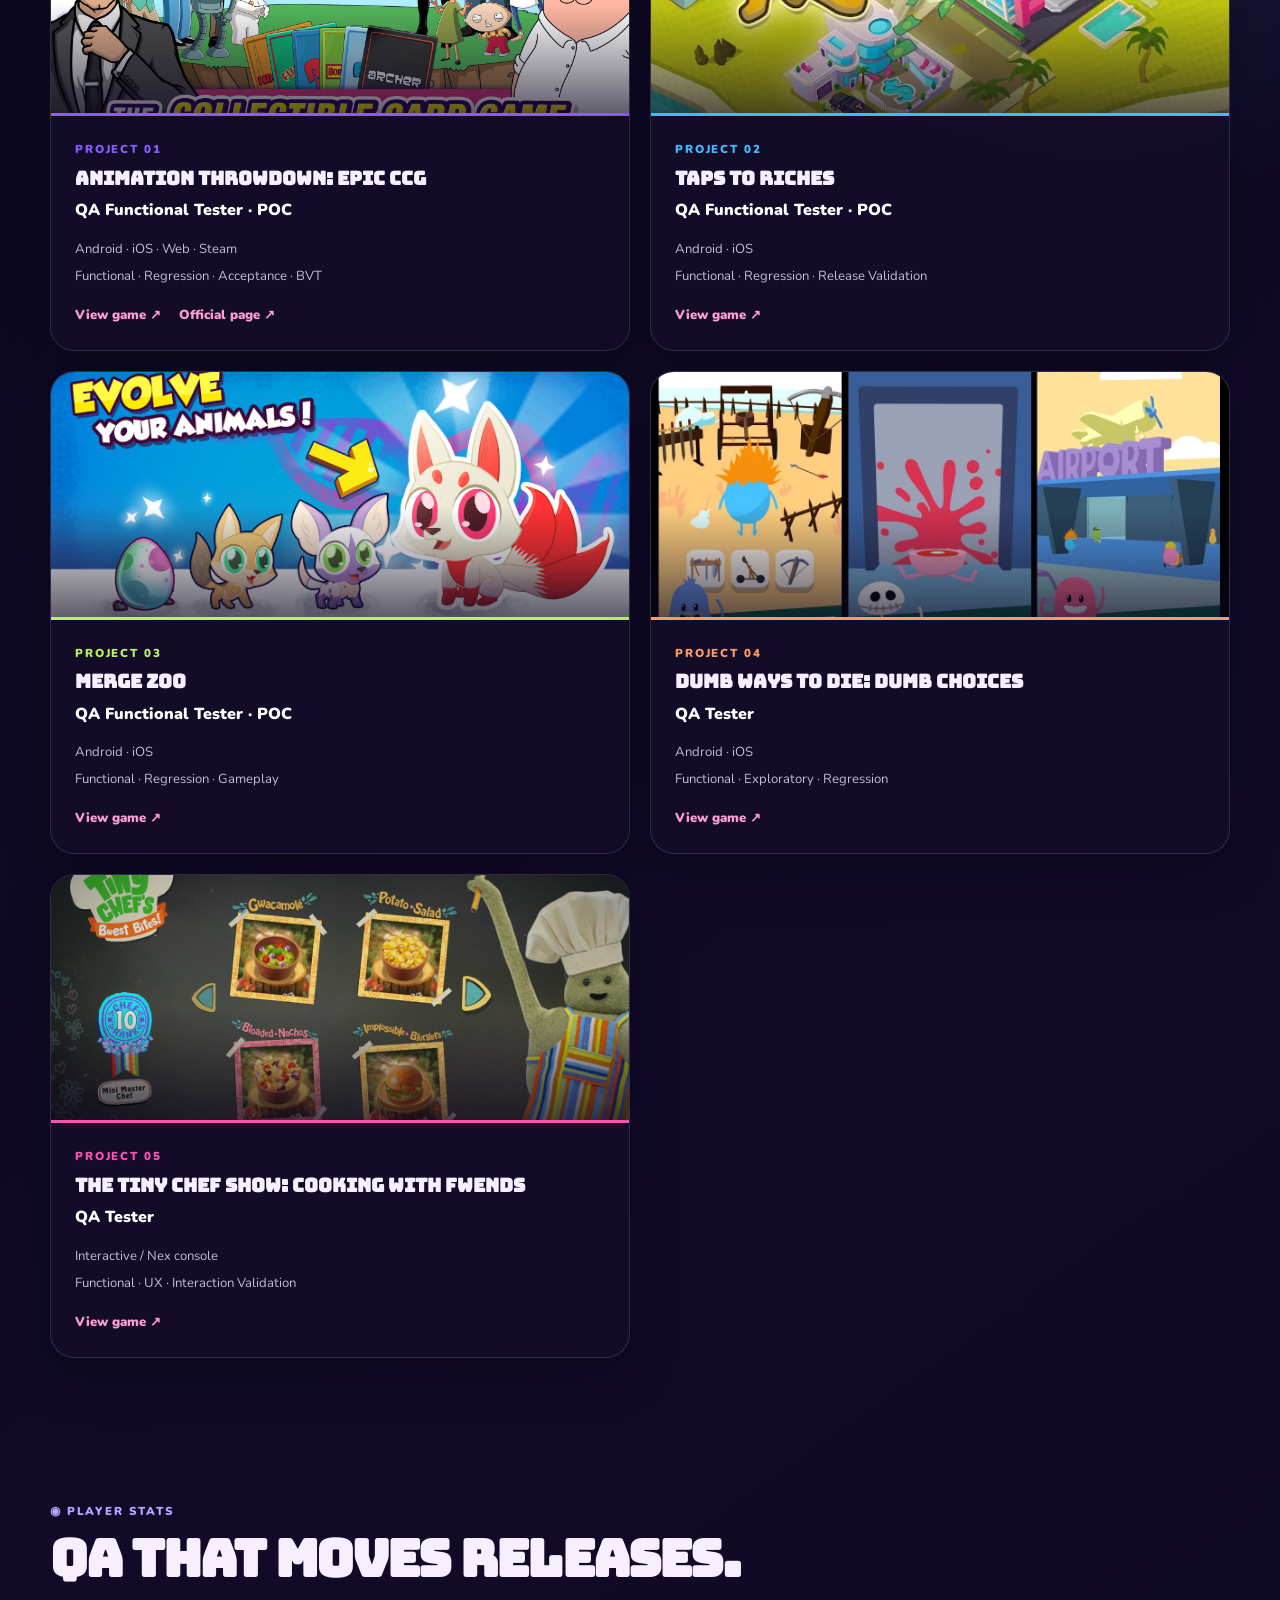
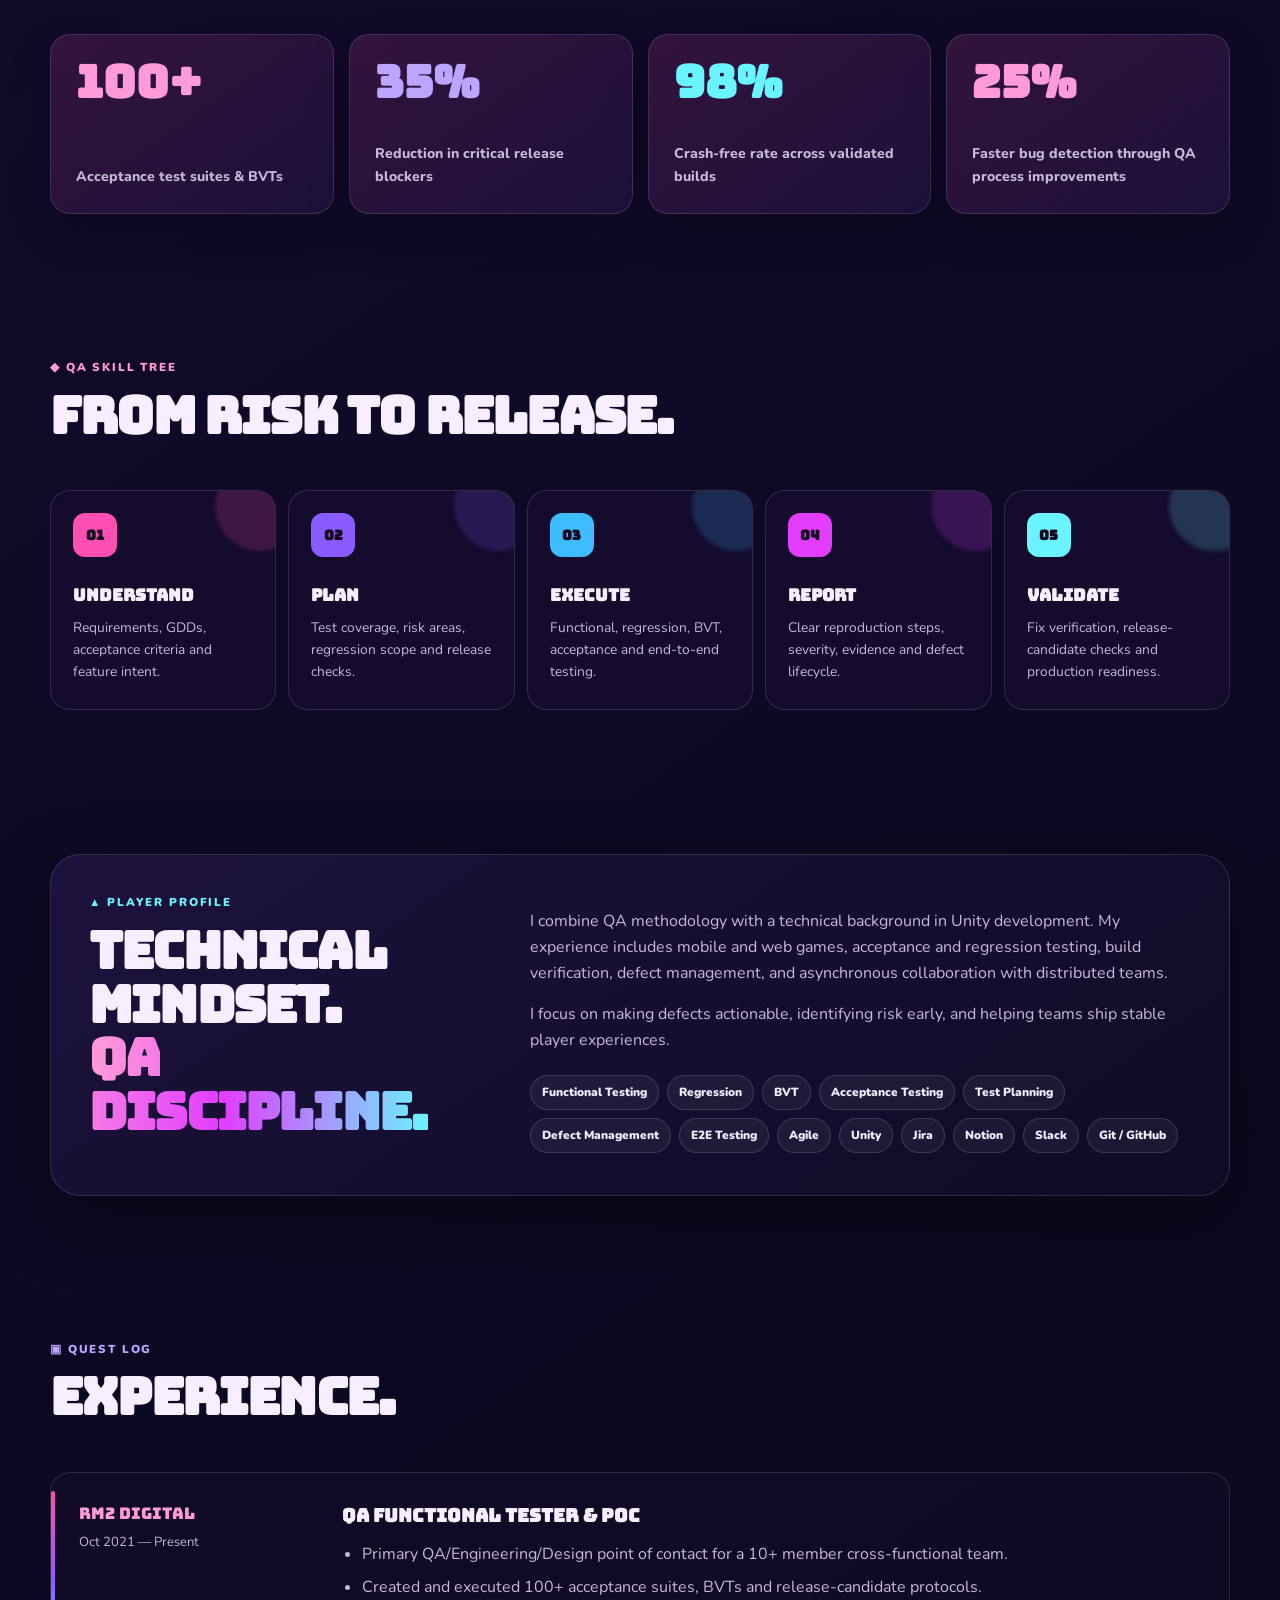
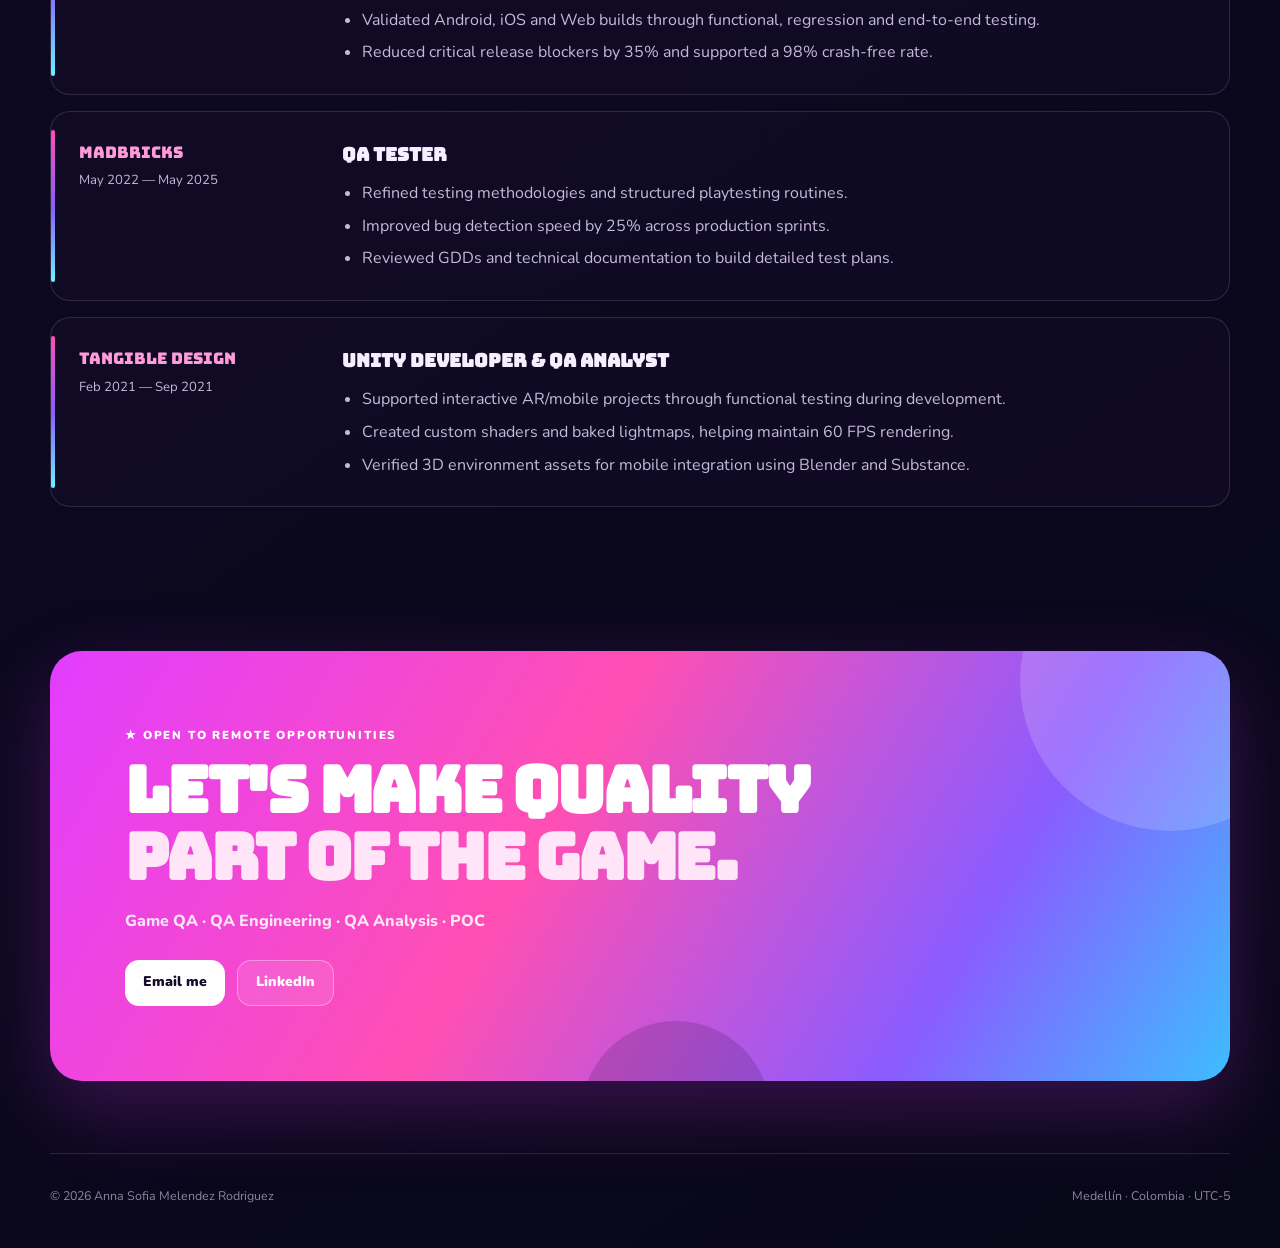
==== commit 92d7ad90: "deleting some unused links" ====
--- a/index.html
+++ b/index.html
@@ -20,7 +20,6 @@
     <div class="bg-grid"></div>
 
     <nav class="nav-bar">
-      <a class="logo" href="#top">QA <span>GAME</span> TESTER</a>
       <div class="nav-links">
         <a href="#projects">Projects</a>
         <a href="#method">QA Method</a>
@@ -68,7 +67,7 @@
           <div class="position">QA Functional Tester<br>&amp; POC</div>
           <p>Medellín, Colombia · UTC-5<br>Working in RM2/Monumental</p>
           <div class="chips">
-            <span>Functional QA</span><span>Mobile</span><span>Regression</span><span>Agile</span><span>Unity</span>
+            <span>Functional QA</span><span>Mobile</span><span>Regression</span><span>Agile</span><span>POC</span>
           </div>
         </aside>
       </section>
@@ -119,7 +118,6 @@
               <div class="meta"><span>Android · iOS</span><span>Functional · Regression · Gameplay</span></div>
               <div class="project-actions">
                 <a href="https://play.google.com/store/apps/details?id=com.gamecircus.zoo" target="_blank" rel="noopener">View game ↗</a>
-                <a href="https://play.google.com/store/apps/details?id=com.gamecircus.zoo" target="_blank" rel="noopener">Official page ↗</a>
               </div>
             </div>
           </article>
@@ -133,7 +131,6 @@
               <div class="meta"><span>Android · iOS</span><span>Functional · Exploratory · Regression</span></div>
               <div class="project-actions">
                 <a href="https://www.dumbwaystodie.com/" target="_blank" rel="noopener">View game ↗</a>
-                <a href="https://www.dumbwaystodie.com/" target="_blank" rel="noopener">Official page ↗</a>
               </div>
             </div>
           </article>
@@ -147,7 +144,6 @@
               <div class="meta"><span>Interactive / Nex console</span><span>Functional · UX · Interaction Validation</span></div>
               <div class="project-actions">
                 <a href="https://www.nexplayground.com/games/nickelodeon-the-tiny-chef-show-cooking-with-fwends" target="_blank" rel="noopener">View game ↗</a>
-                <a href="https://www.nexplayground.com/games/nickelodeon-the-tiny-chef-show-cooking-with-fwends" target="_blank" rel="noopener">Official page ↗</a>
               </div>
             </div>
           </article>
--- a/style.css
+++ b/style.css
@@ -151,11 +151,11 @@
 }
 
 .hero {
-    width: min(calc(100% - 40px), var(--max));
+    width: 100vw;
     min-height: 650px;
-    margin: 0 auto 40px;
-    border: 1px solid var(--line);
-    border-radius: 34px;
+    margin: 0 0 40px;
+    border: none;
+    border-radius: 0;
     overflow: hidden;
     position: relative;
     background: #080615;
@@ -847,8 +847,9 @@
     }
 
     .hero {
+        width: 100vw;
         min-height: 570px;
-        border-radius: 24px;
+        border-radius: 0;
     }
 
     .hero-content {
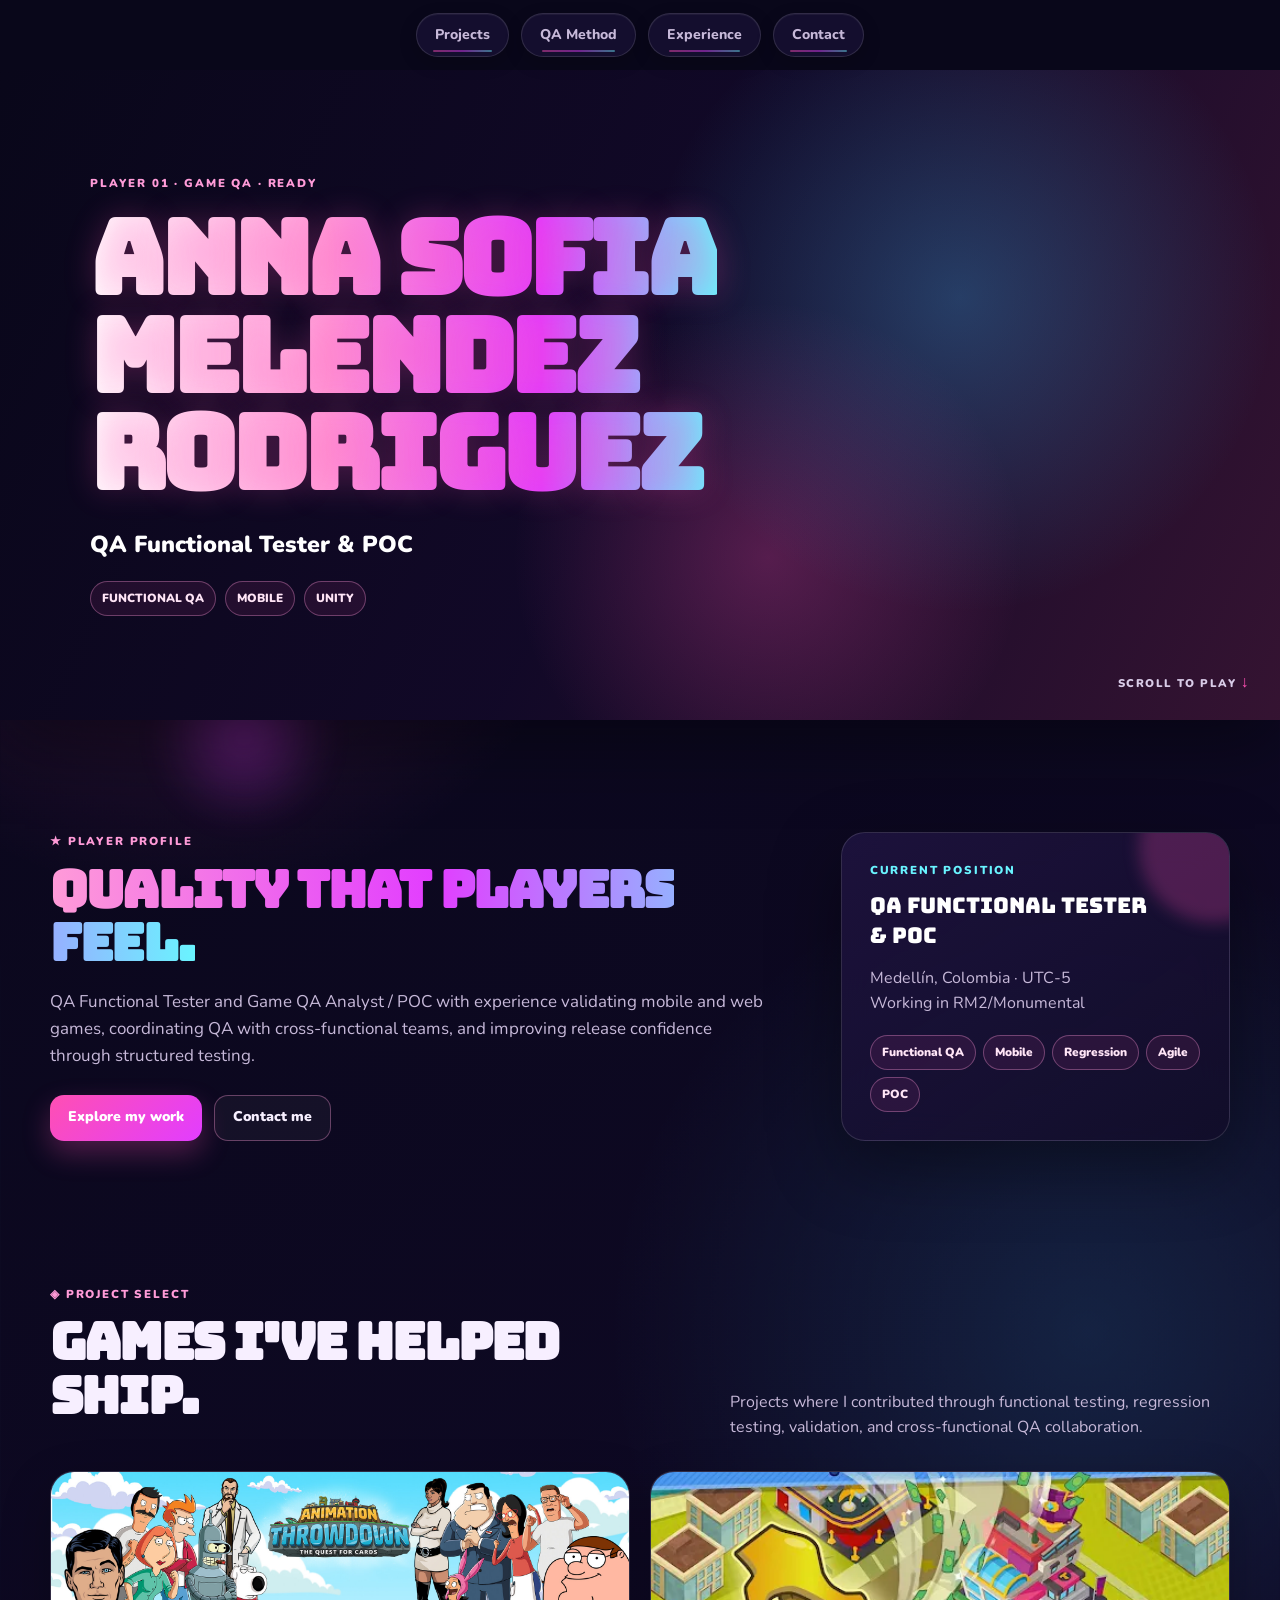
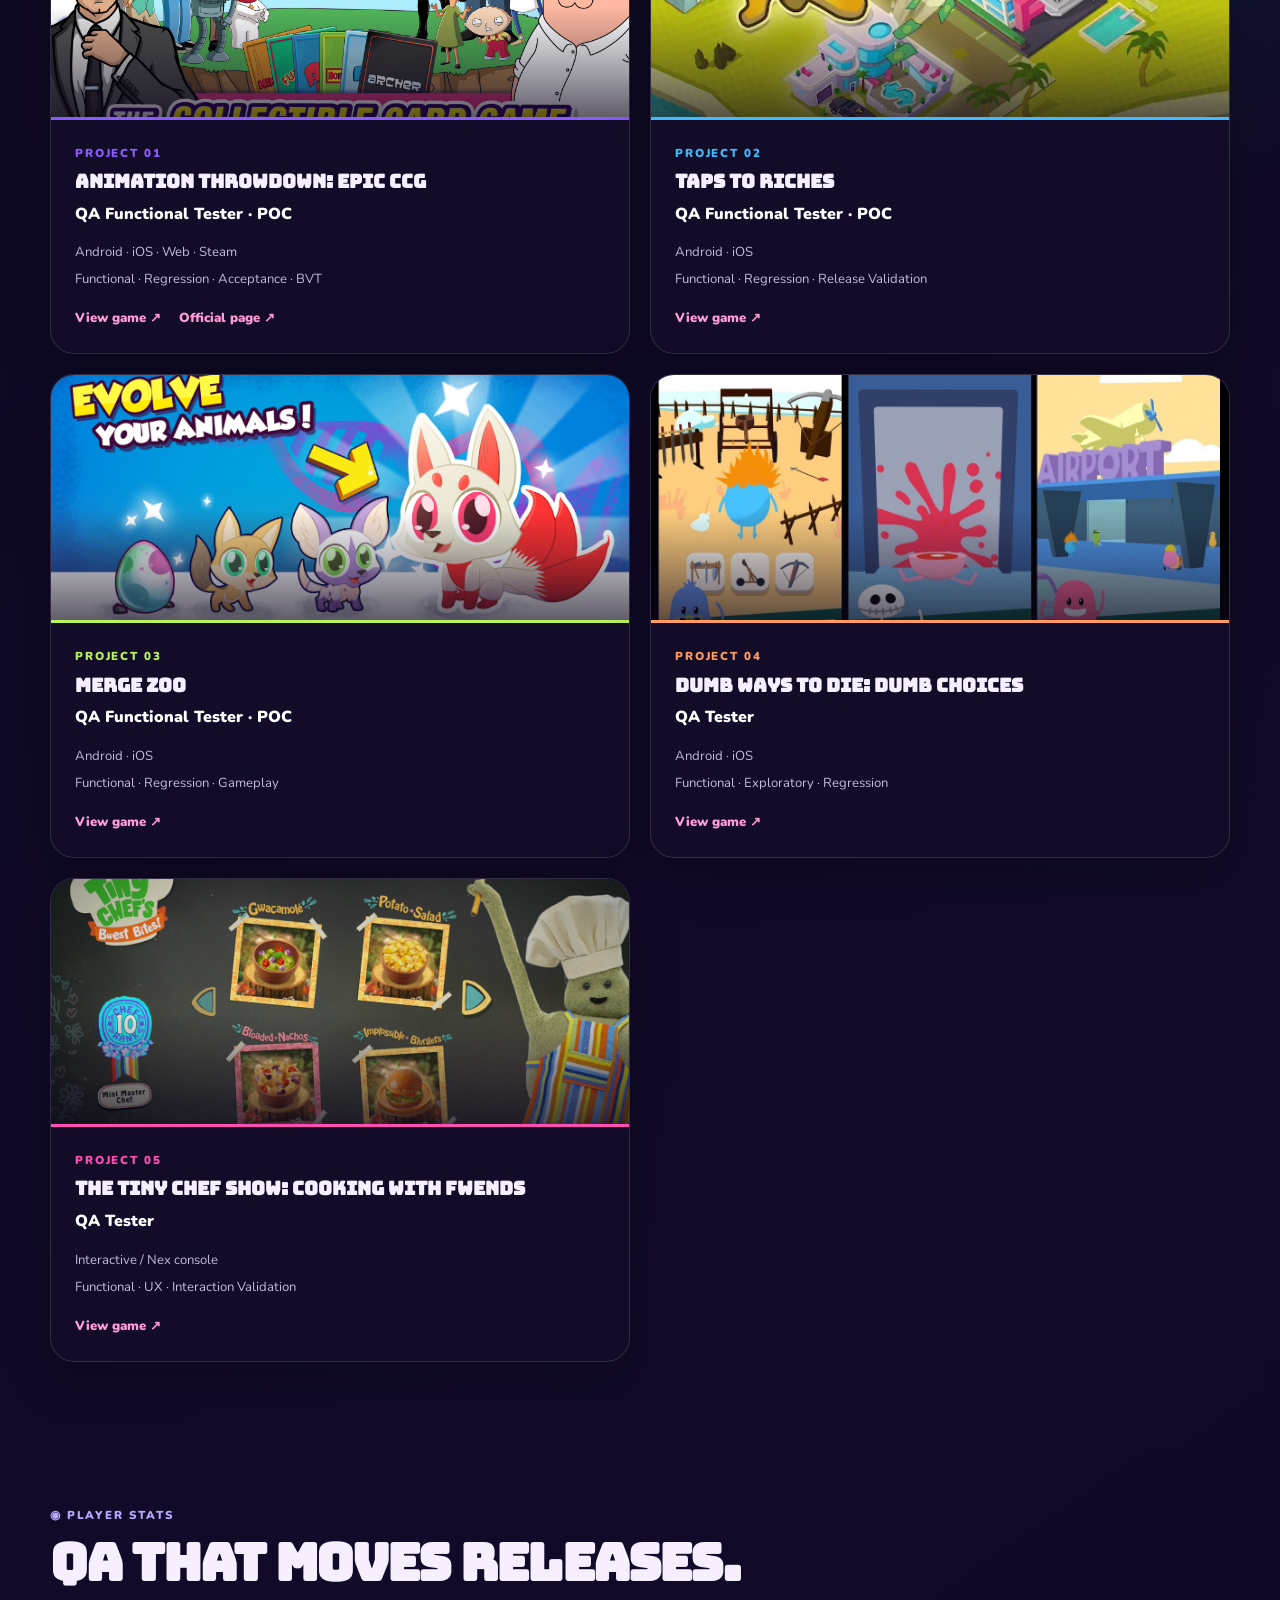
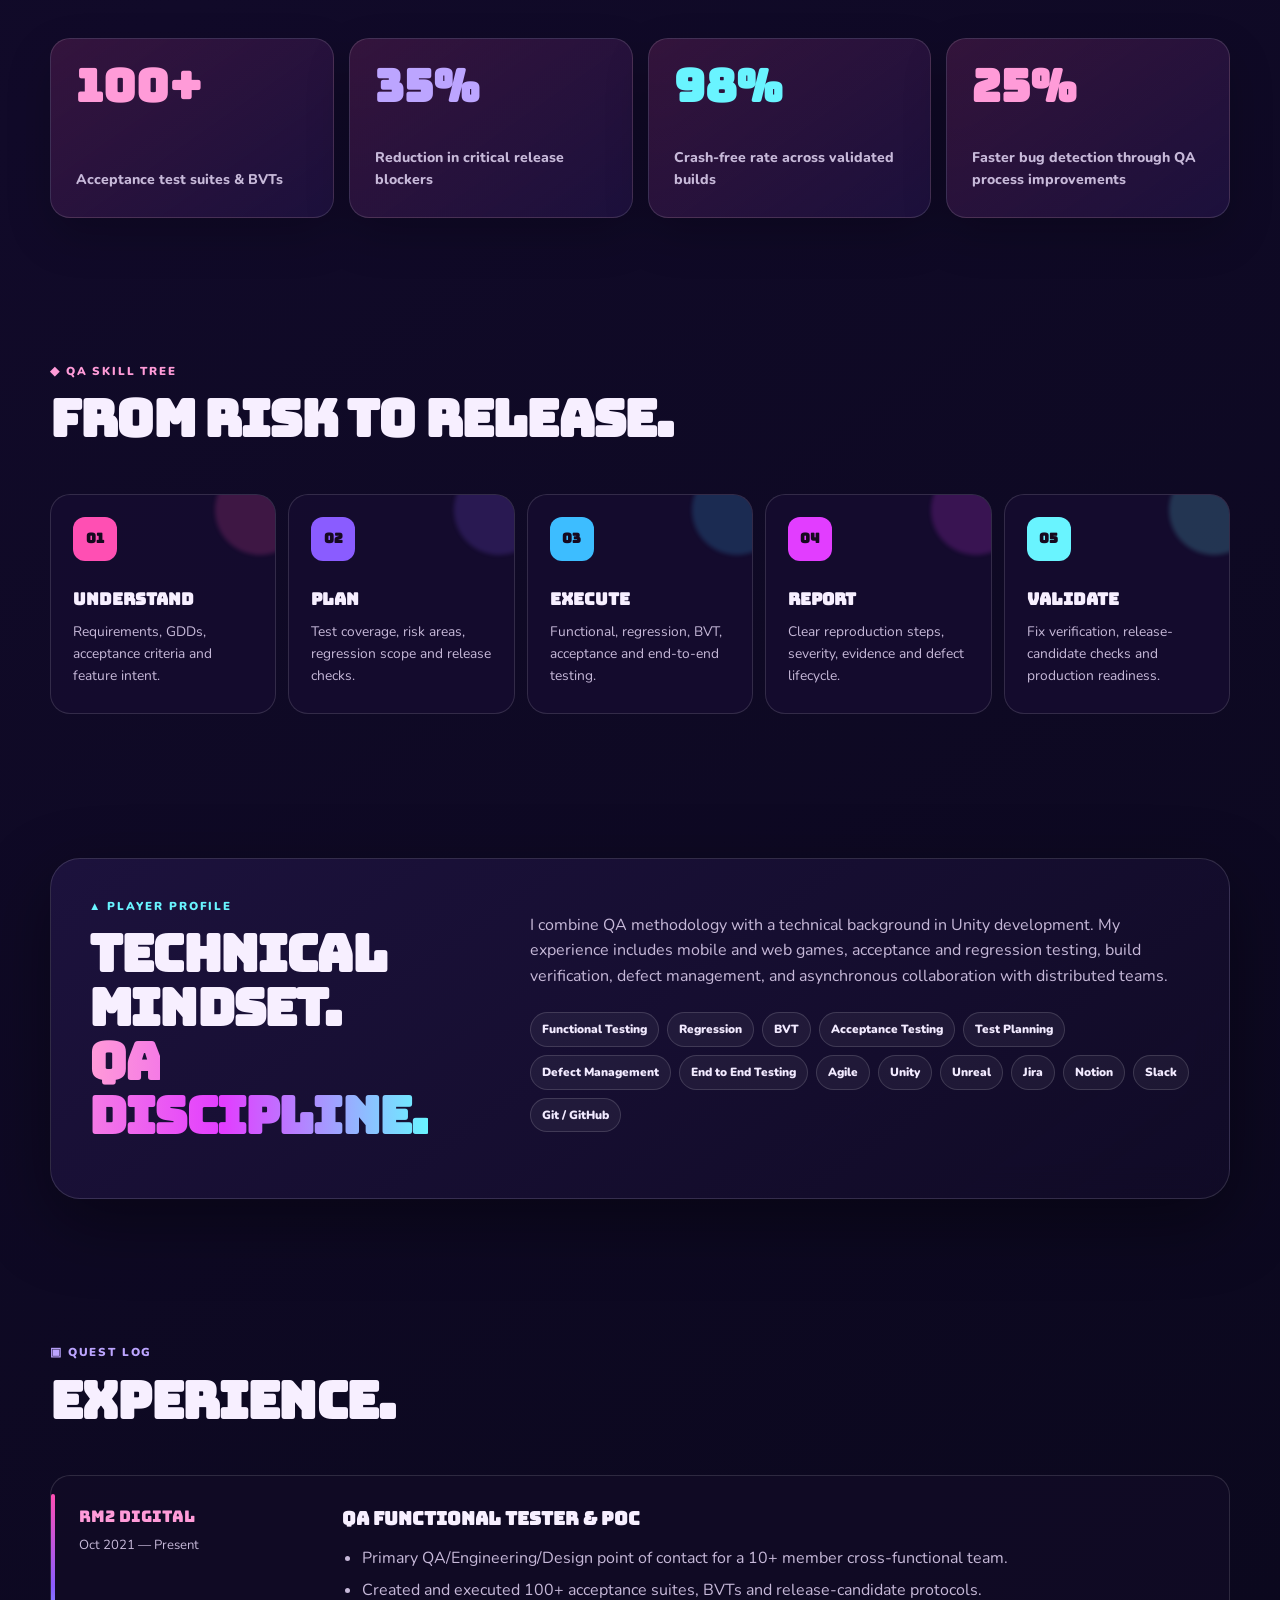
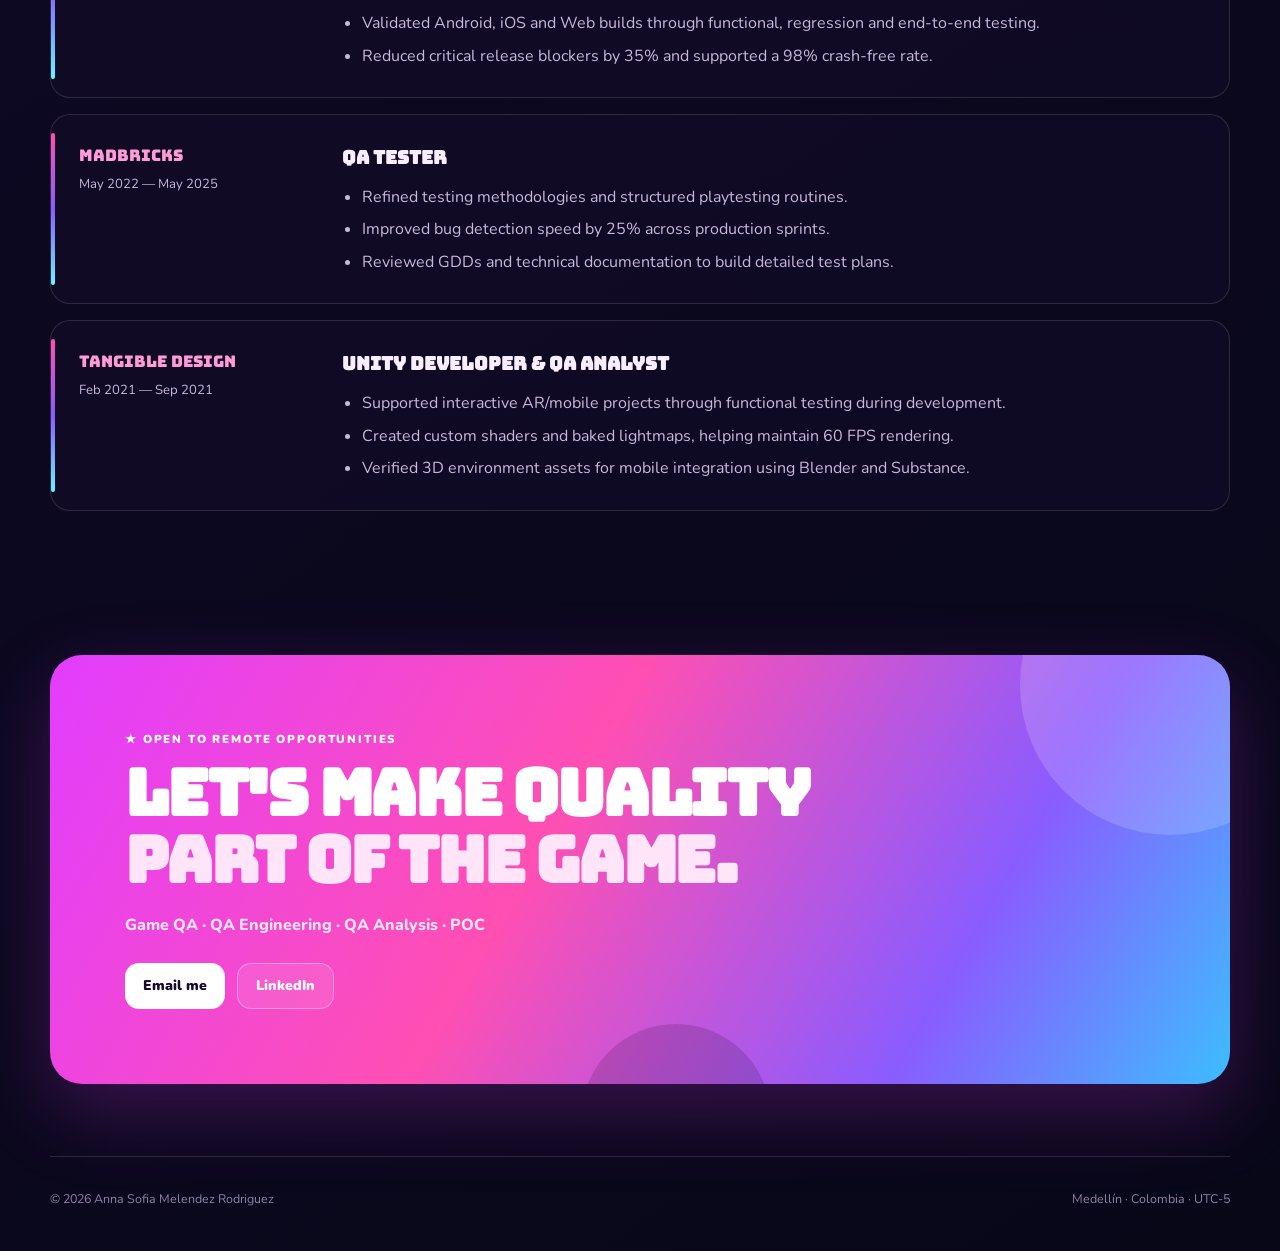
==== commit d0de91c7: "adding text" ====
--- a/index.html
+++ b/index.html
@@ -191,9 +191,8 @@
           </div>
           <div class="about-copy">
             <p>I combine QA methodology with a technical background in Unity development. My experience includes mobile and web games, acceptance and regression testing, build verification, defect management, and asynchronous collaboration with distributed teams.</p>
-            <p>I focus on making defects actionable, identifying risk early, and helping teams ship stable player experiences.</p>
             <div class="skills">
-              <span>Functional Testing</span><span>Regression</span><span>BVT</span><span>Acceptance Testing</span><span>Test Planning</span><span>Defect Management</span><span>E2E Testing</span><span>Agile</span><span>Unity</span><span>Jira</span><span>Notion</span><span>Slack</span><span>Git / GitHub</span>
+              <span>Functional Testing</span><span>Regression</span><span>BVT</span><span>Acceptance Testing</span><span>Test Planning</span><span>Defect Management</span><span>End to End Testing</span><span>Agile</span><span>Unity</span><span>Unreal</span><span>Jira</span><span>Notion</span><span>Slack</span><span>Git / GitHub</span>
             </div>
           </div>
         </div>
--- a/style.css
+++ b/style.css
@@ -114,13 +114,16 @@
 }
 
 .nav-bar {
-    width: min(calc(100% - 40px), var(--max));
-    margin: 0 auto;
-    padding: 22px 0;
-    display: flex;
-    justify-content: space-between;
+    width: 100%;
+    height: 70px;
+    margin: 0;
+    padding: 0;
+    display: flex;
+    justify-content: center;
     align-items: center;
-    gap: 24px;
+    position: relative;
+    z-index: 10;
+    background: var(--bg);
 }
 
 .logo {
@@ -135,7 +138,9 @@
 
 .nav-links {
     display: flex;
-    gap: 22px;
+    justify-content: center;
+    align-items: center;
+    gap: 12px;
     color: var(--muted);
     font-size: .88rem;
     font-weight: 800;
@@ -143,6 +148,45 @@
 
 .nav-links a {
     transition: .2s ease;
+}
+
+.nav-links a {
+    position: relative;
+    padding: 10px 18px;
+    border: 1px solid rgba(255, 255, 255, .12);
+    border-radius: 999px;
+    background: rgba(25, 18, 54, .72);
+    box-shadow: 0 6px 18px rgba(0, 0, 0, .18), inset 0 1px 0 rgba(255, 255, 255, .05);
+    transition: color .25s ease, border-color .25s ease, background .25s ease, transform .25s ease, box-shadow .25s ease;
+}
+
+/* Línea de color debajo de cada opción */
+.nav-links a::after {
+    content: "";
+    position: absolute;
+    left: 18%;
+    right: 18%;
+    bottom: 4px;
+    height: 2px;
+    border-radius: 999px;
+    background: linear-gradient(90deg, var(--pink), var(--magenta), var(--cyan));
+    opacity: .45;
+    transition: .25s ease;
+}
+
+/* Efecto al pasar el mouse */
+.nav-links a:hover {
+    color: var(--white);
+    border-color: rgba(255, 155, 216, .45);
+    background: rgba(255, 79, 179, .12);
+    transform: translateY(-3px);
+    box-shadow: 0 10px 25px rgba(255, 79, 179, .16), 0 0 18px rgba(226, 61, 255, .12);
+}
+
+.nav-links a:hover::after {
+    left: 10%;
+    right: 10%;
+    opacity: 1;
 }
 
 .nav-links a:hover {
@@ -838,7 +882,9 @@
     }
 
     .nav-links {
-        display: none;
+        display: flex;
+        gap: 14px;
+        font-size: .68rem;
     }
 
     .hero,
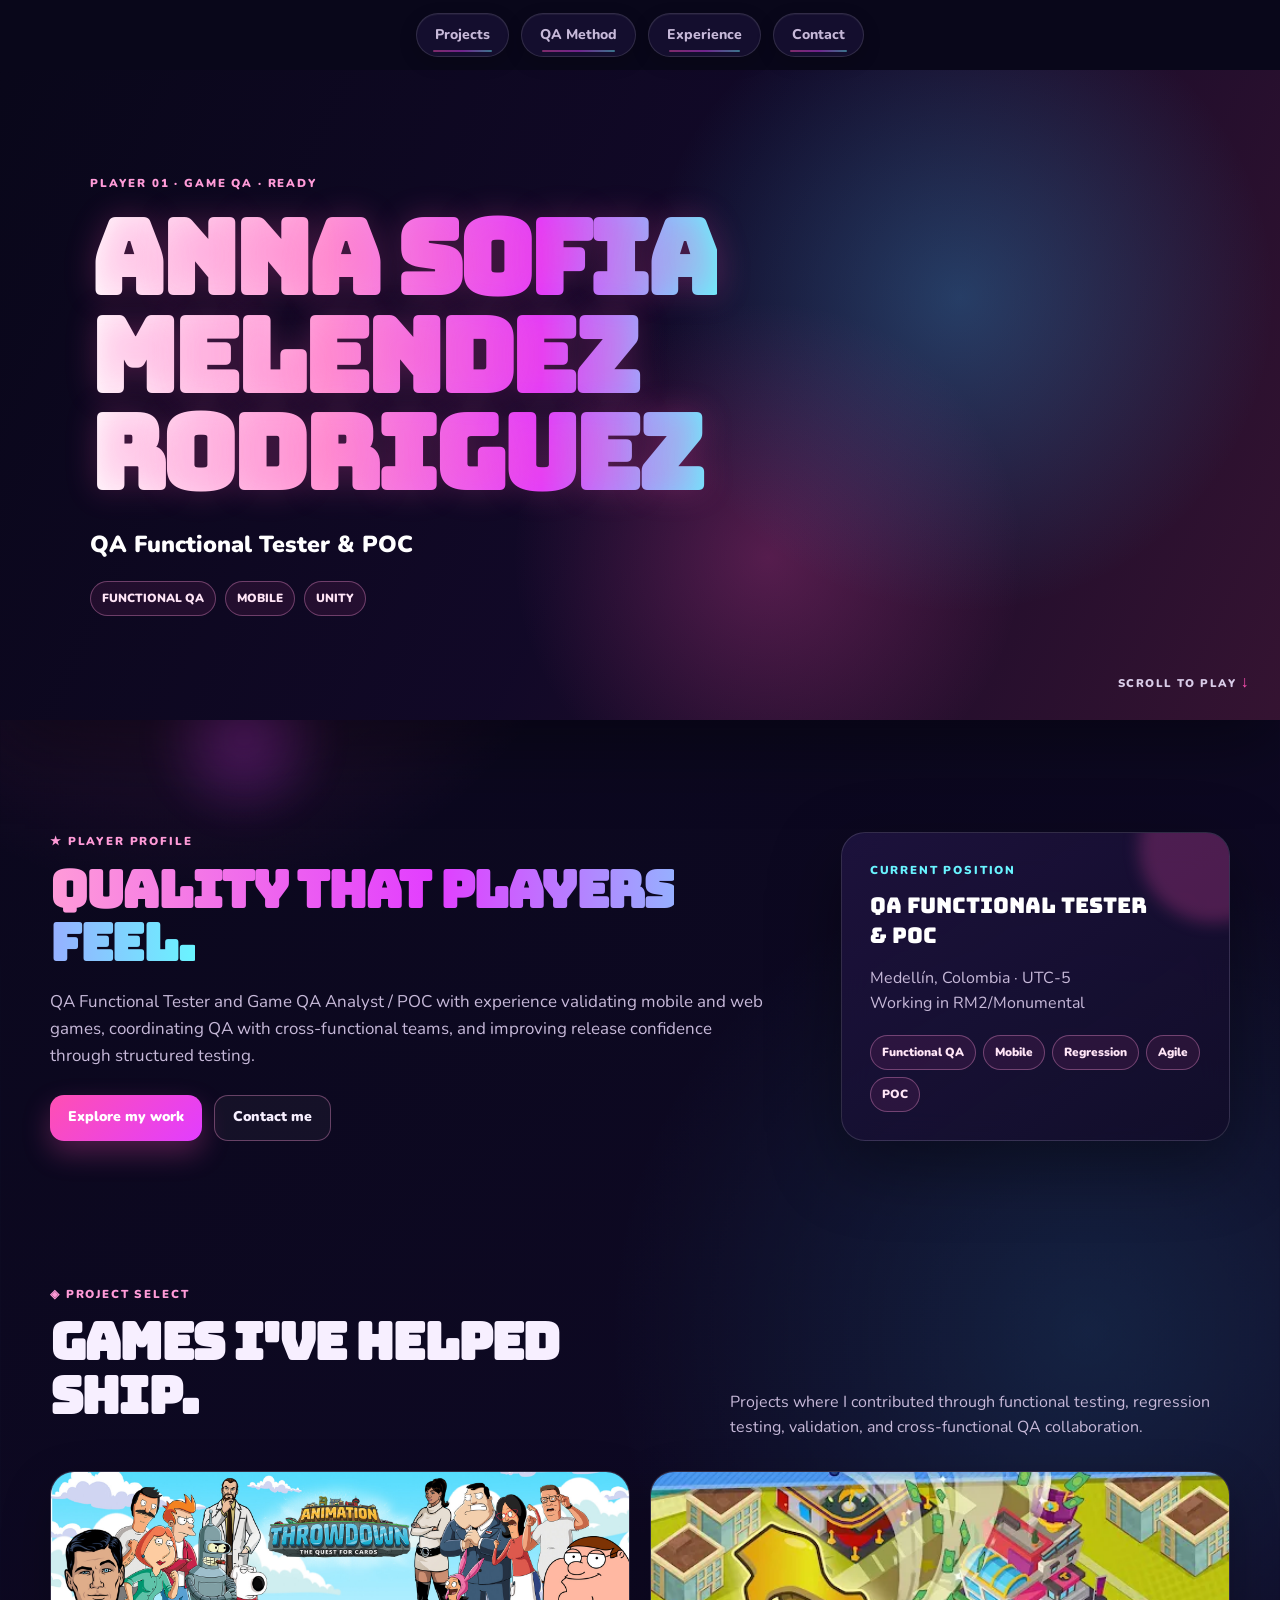
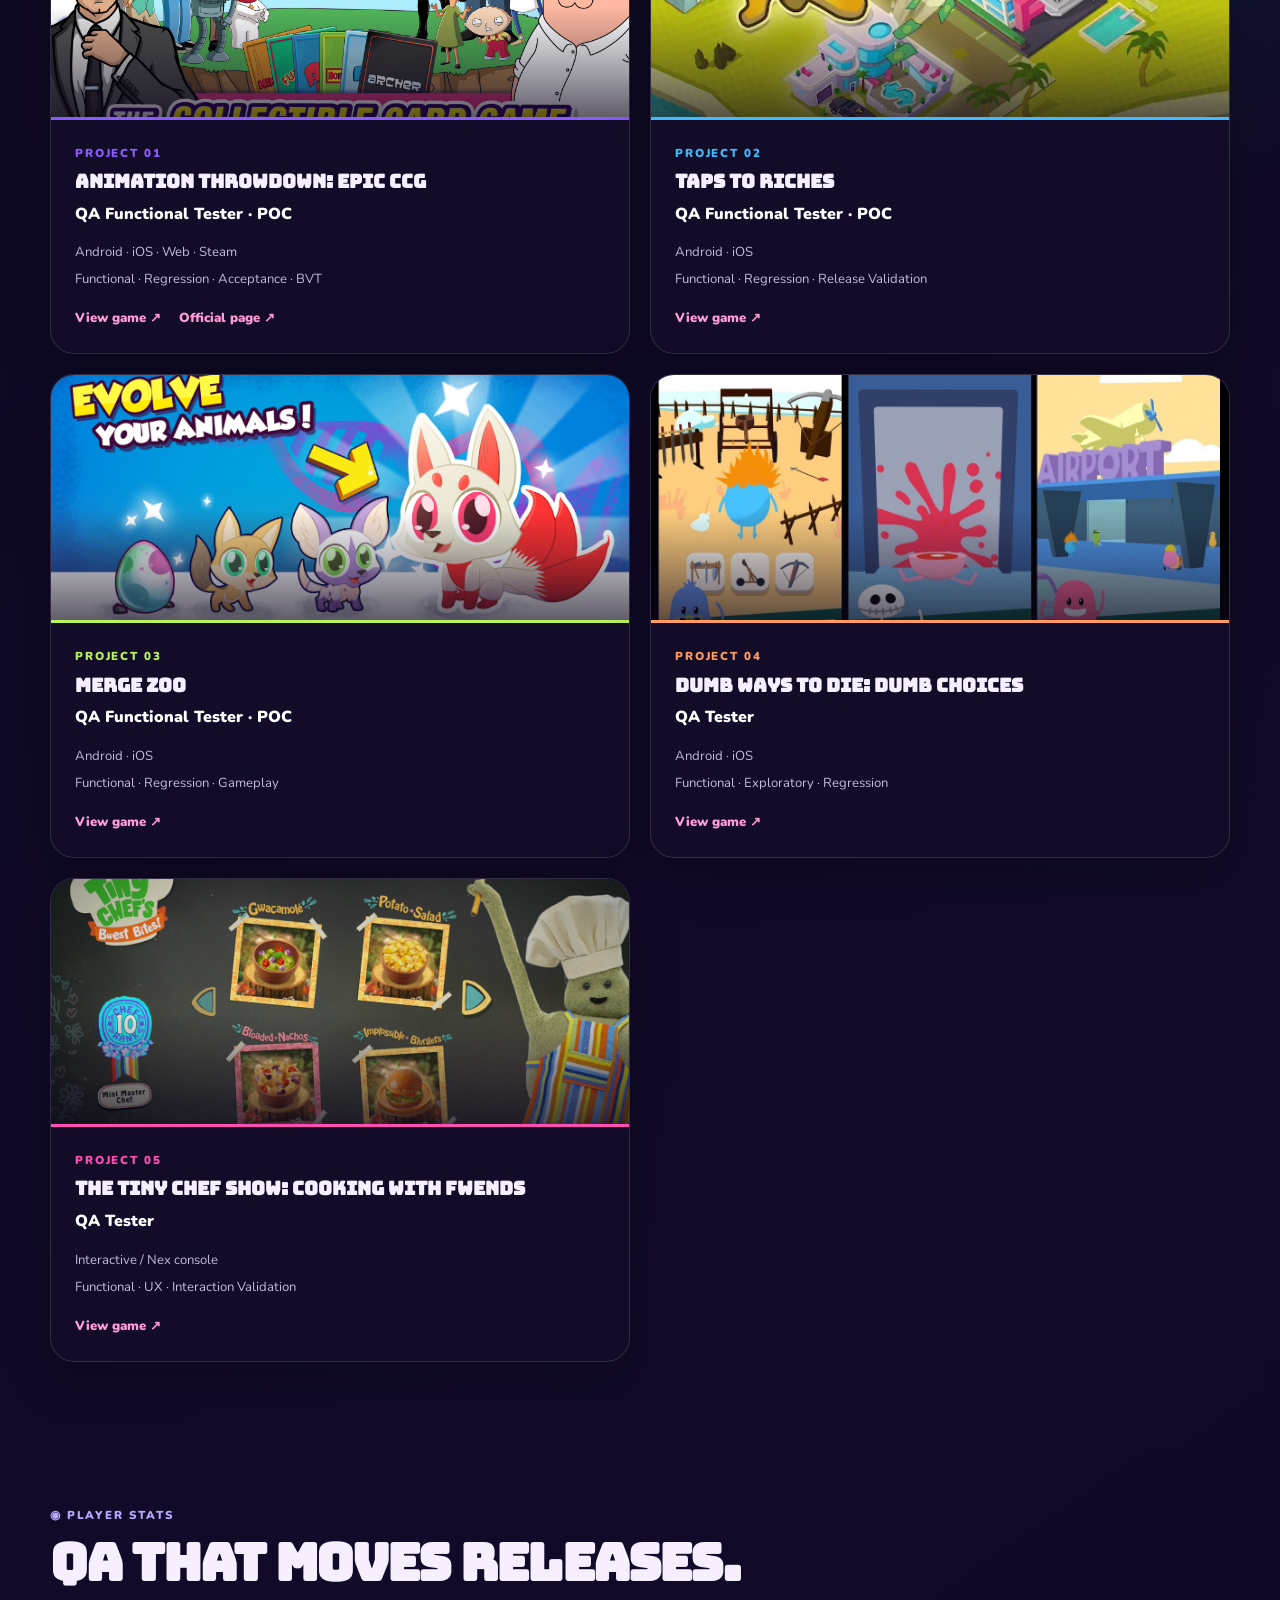
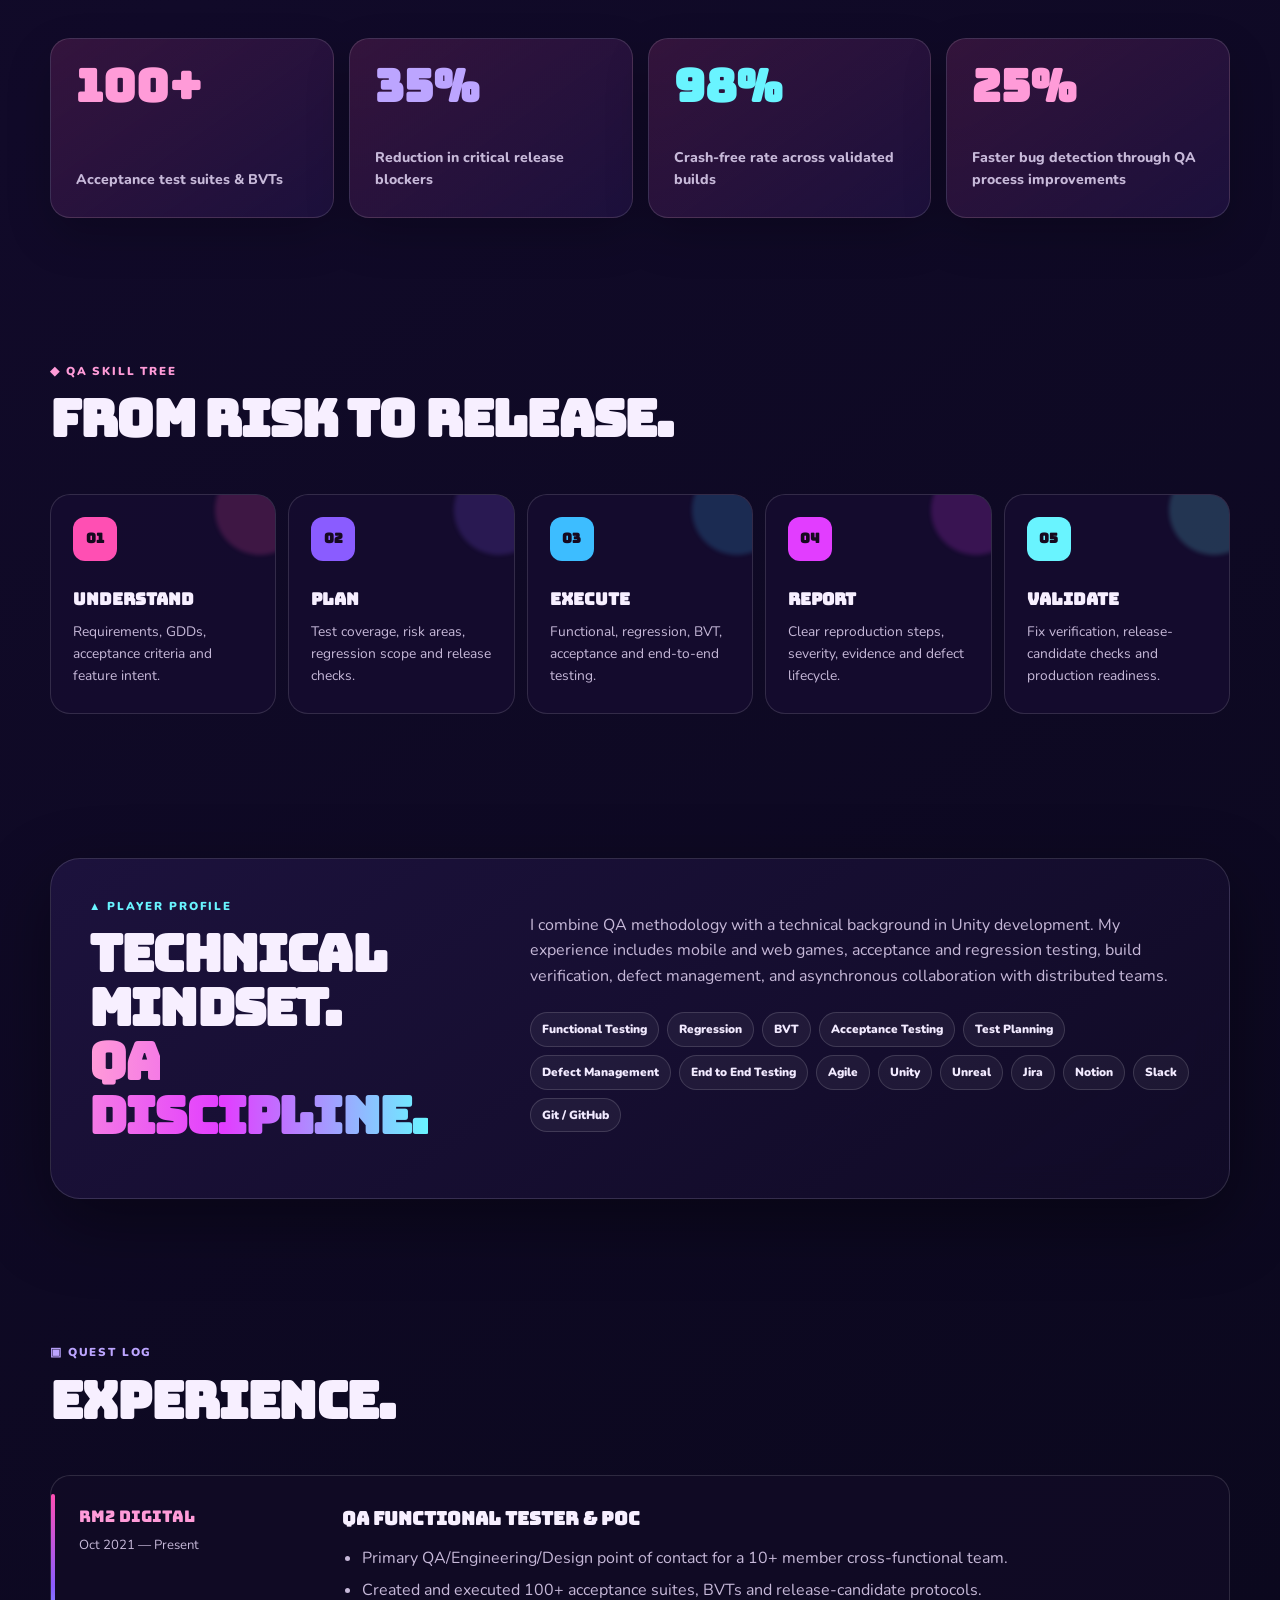
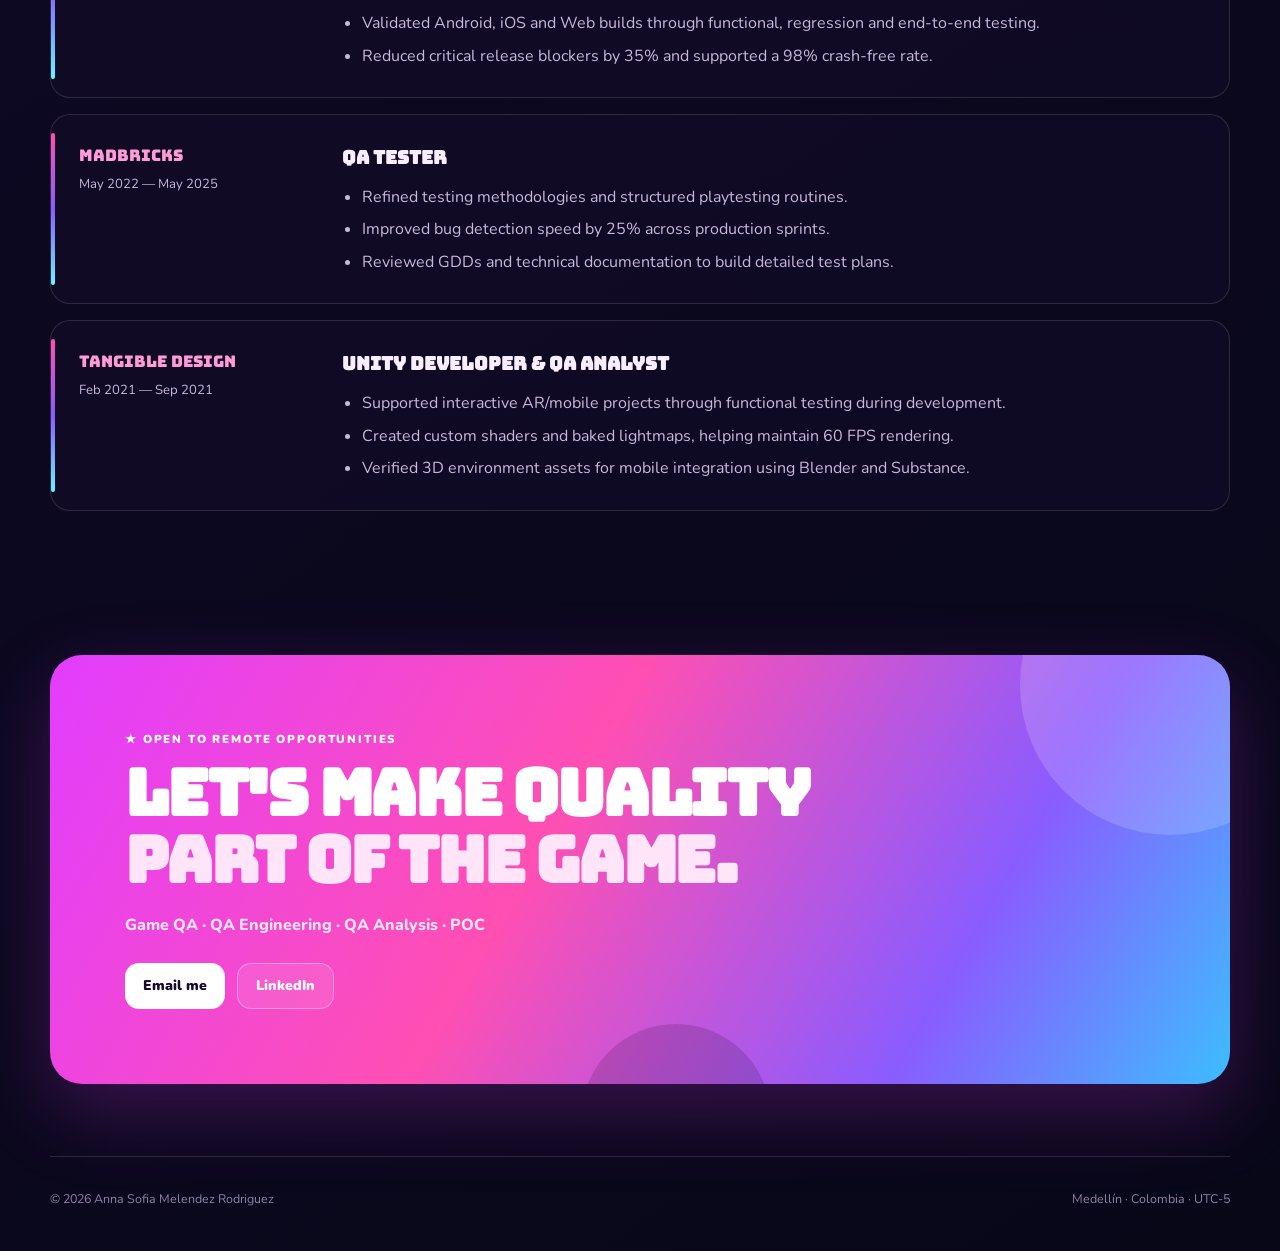
==== commit b9593389: "Adding icon" ====
--- a/index.html
+++ b/index.html
@@ -5,7 +5,7 @@
   <meta name="viewport" content="width=device-width, initial-scale=1">
   <meta name="description" content="Anna Sofia Melendez Rodriguez — QA Functional Tester and POC portfolio.">
   <title>Anna Sofia Melendez Rodriguez — Game QA Portfolio</title>
-
+  <link rel="icon" type="image/png" href="images/favicon.png">
   <link rel="preconnect" href="https://fonts.googleapis.com">
   <link rel="preconnect" href="https://fonts.gstatic.com" crossorigin>
   <link href="https://fonts.googleapis.com/css2?family=Bungee&family=Nunito:wght@400;500;600;700;800;900&display=swap" rel="stylesheet">
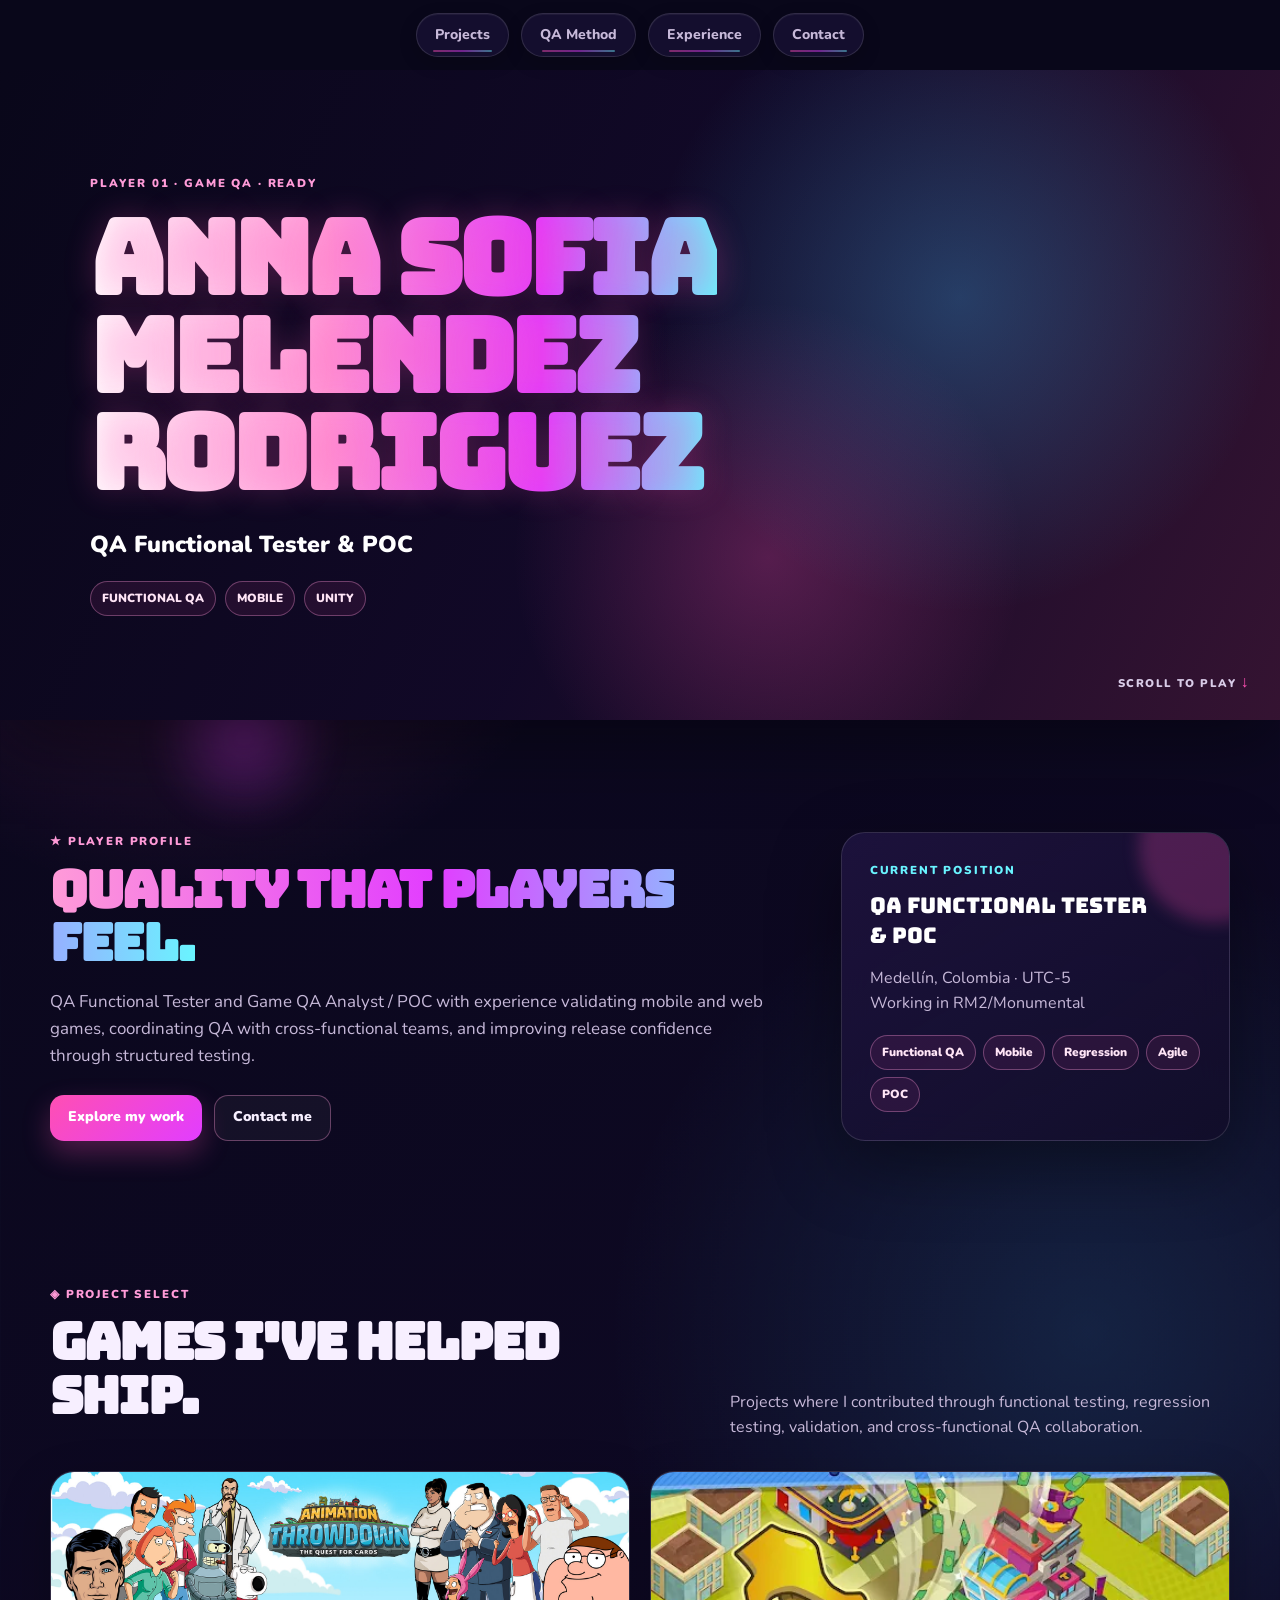
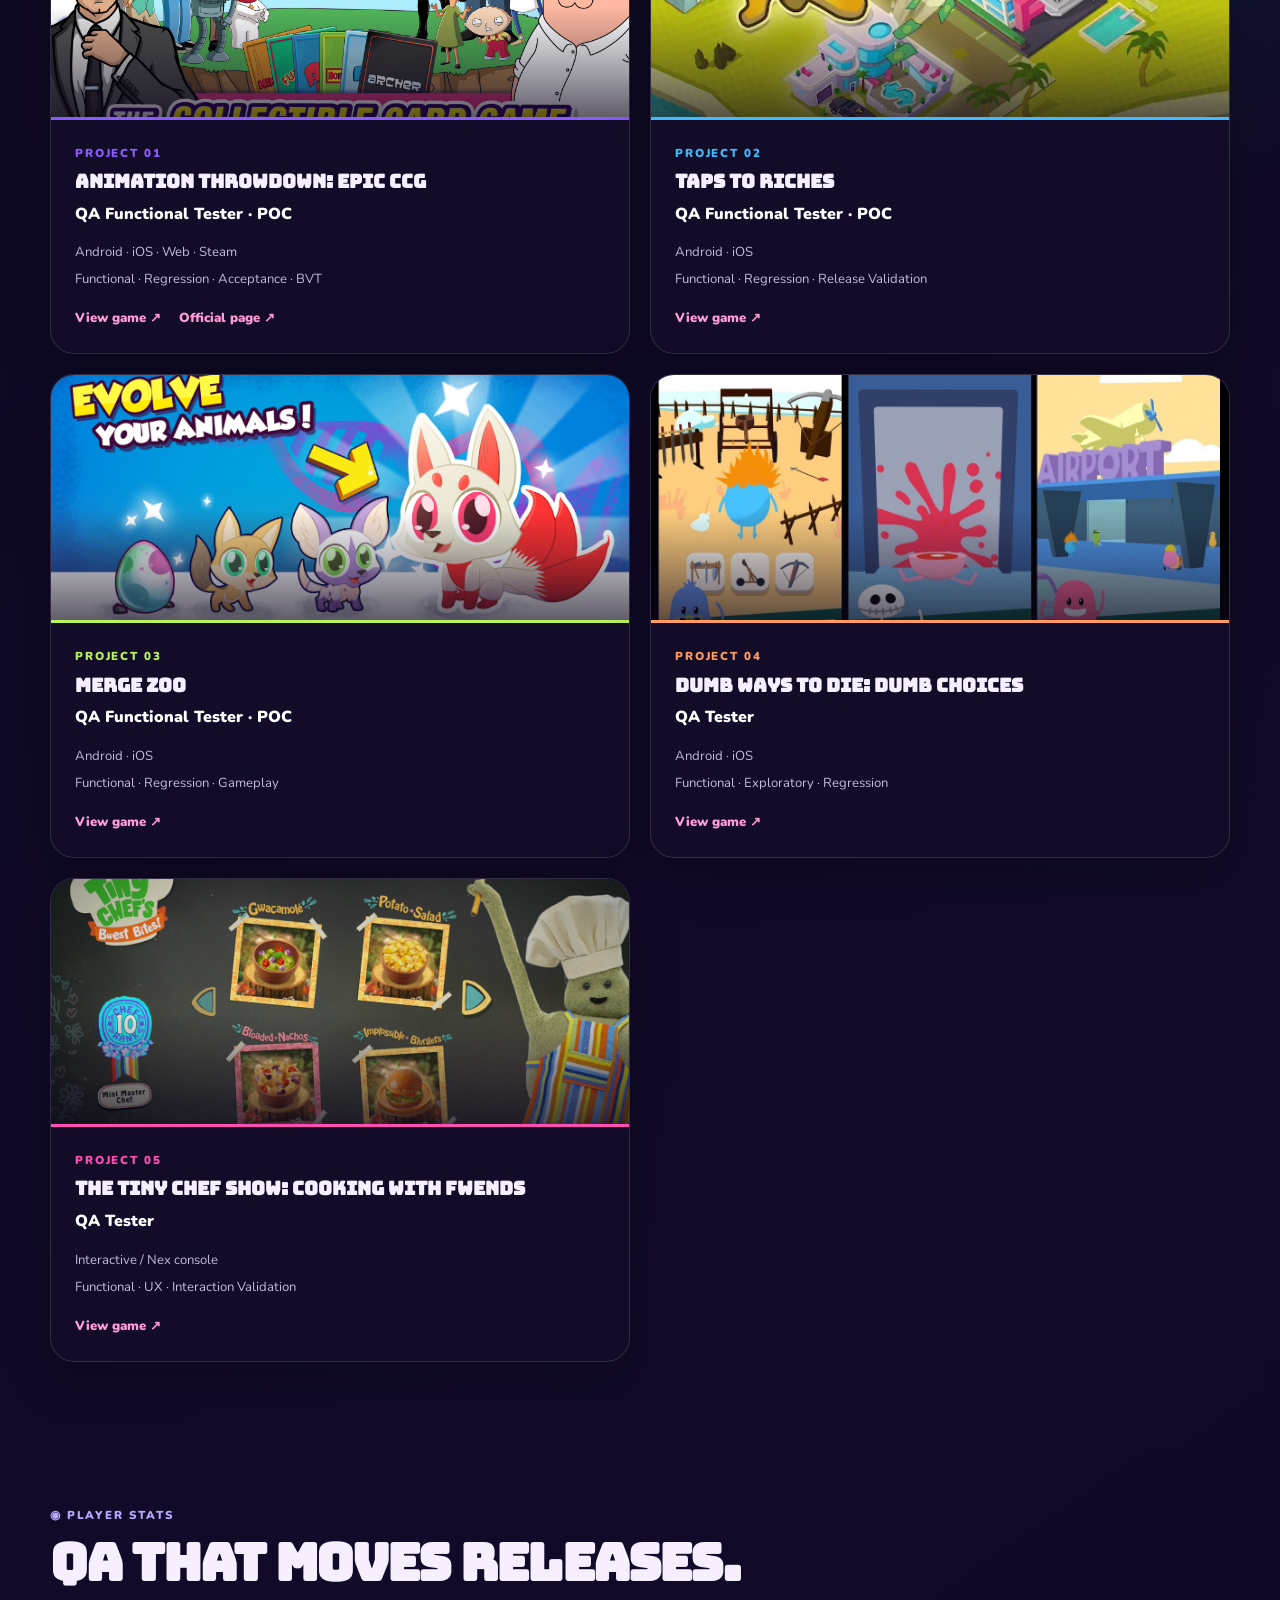
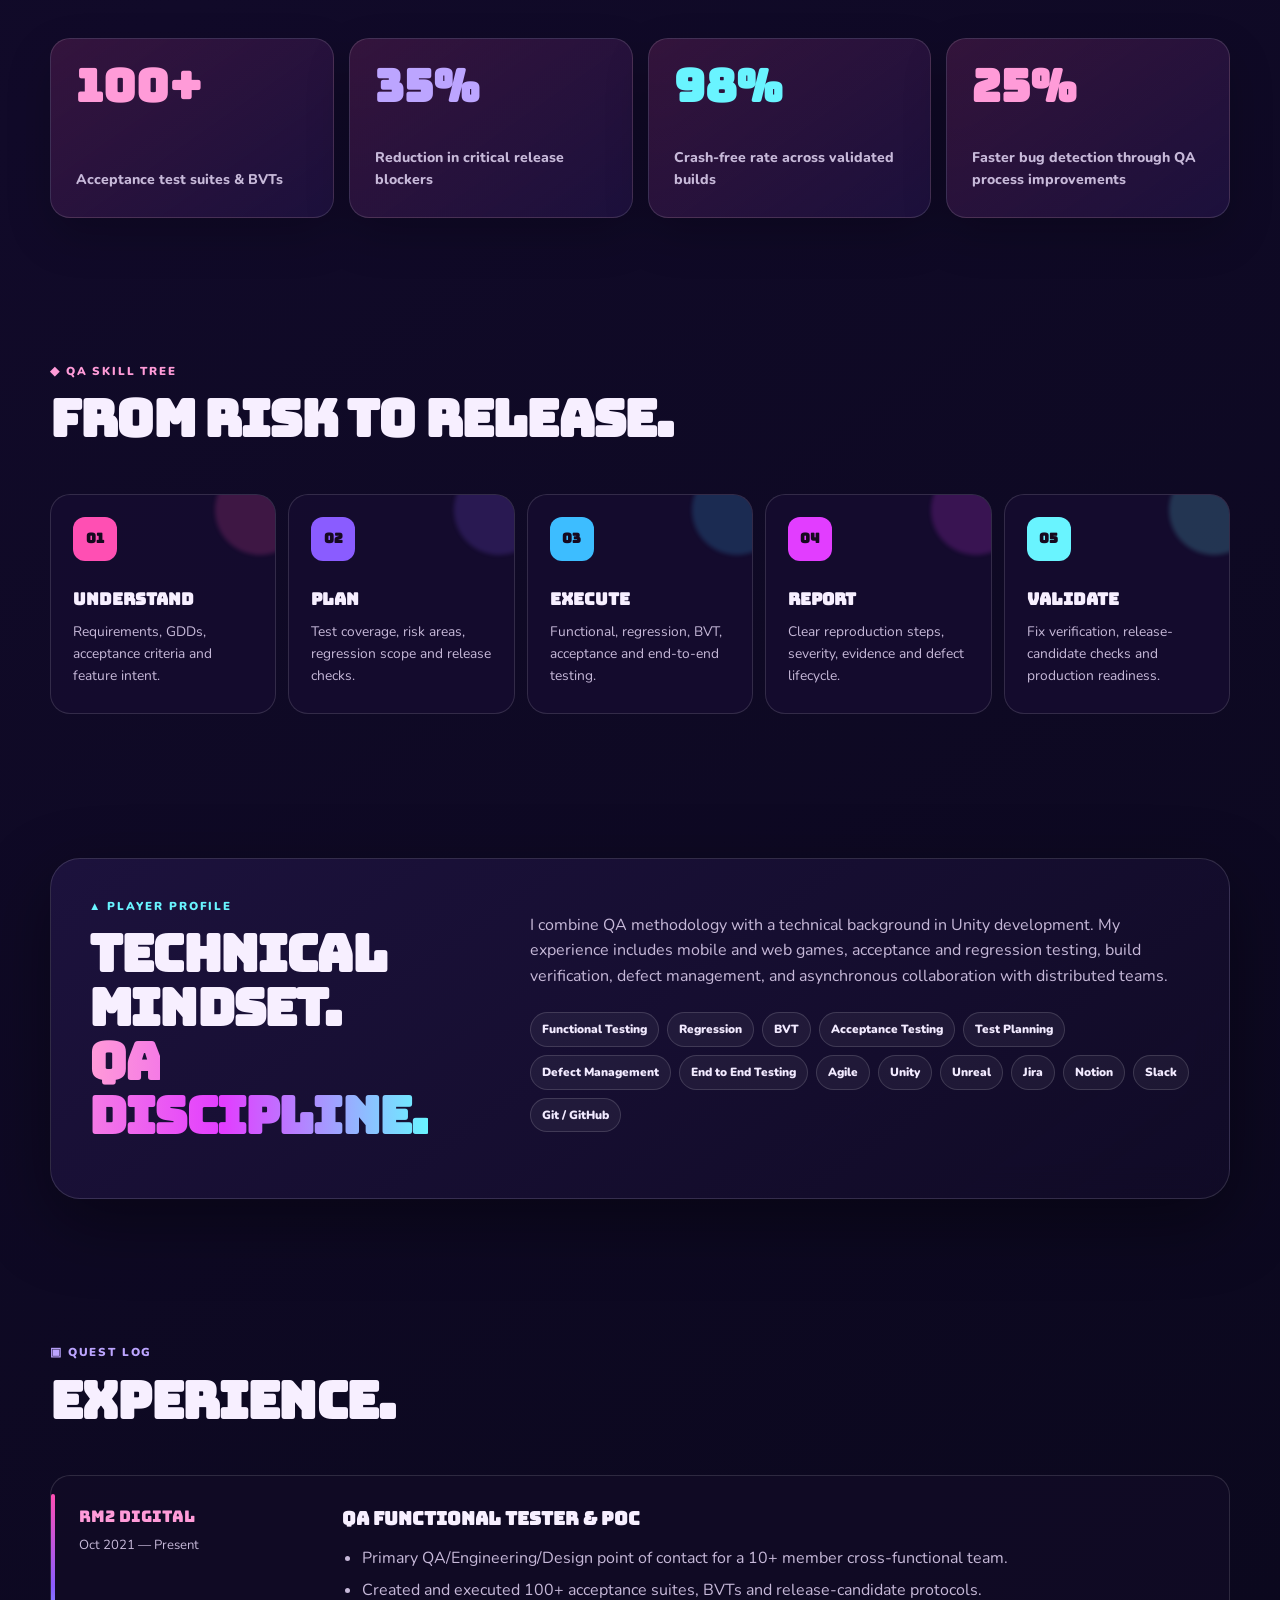
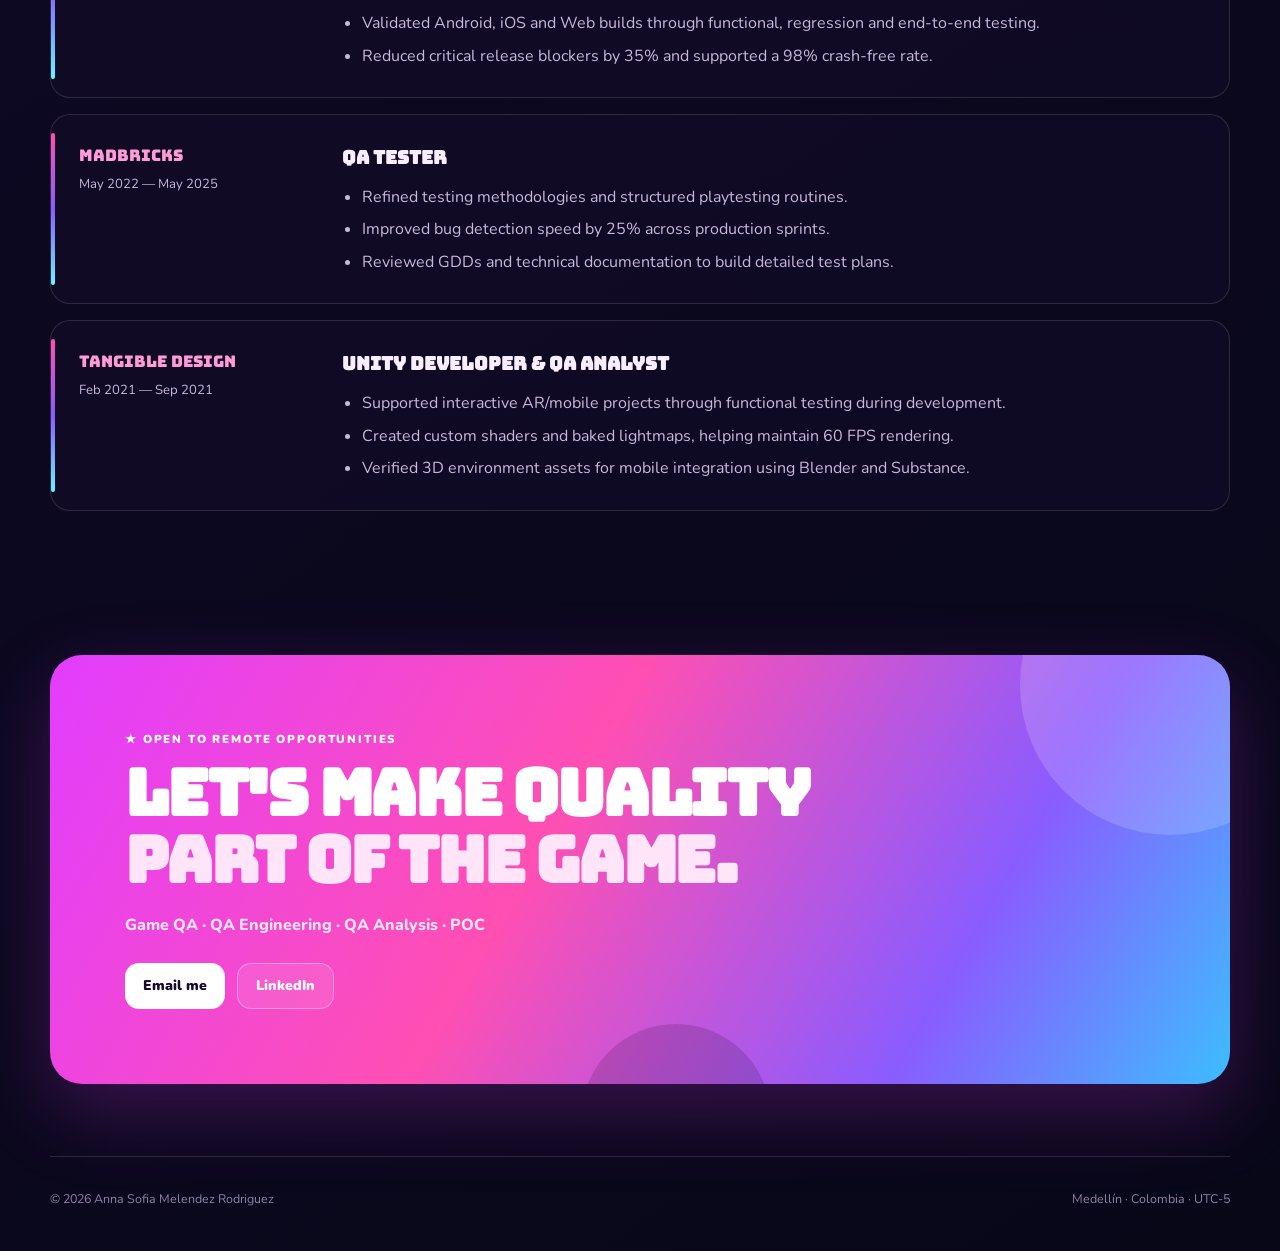
==== commit 81a46a57: "New icon" ====
--- a/index.html
+++ b/index.html
@@ -5,7 +5,7 @@
   <meta name="viewport" content="width=device-width, initial-scale=1">
   <meta name="description" content="Anna Sofia Melendez Rodriguez — QA Functional Tester and POC portfolio.">
   <title>Anna Sofia Melendez Rodriguez — Game QA Portfolio</title>
-  <link rel="icon" type="image/png" href="images/favicon.png">
+  <link rel="icon" type="image/png" href="images/favicon_gameqa.png">
   <link rel="preconnect" href="https://fonts.googleapis.com">
   <link rel="preconnect" href="https://fonts.gstatic.com" crossorigin>
   <link href="https://fonts.googleapis.com/css2?family=Bungee&family=Nunito:wght@400;500;600;700;800;900&display=swap" rel="stylesheet">
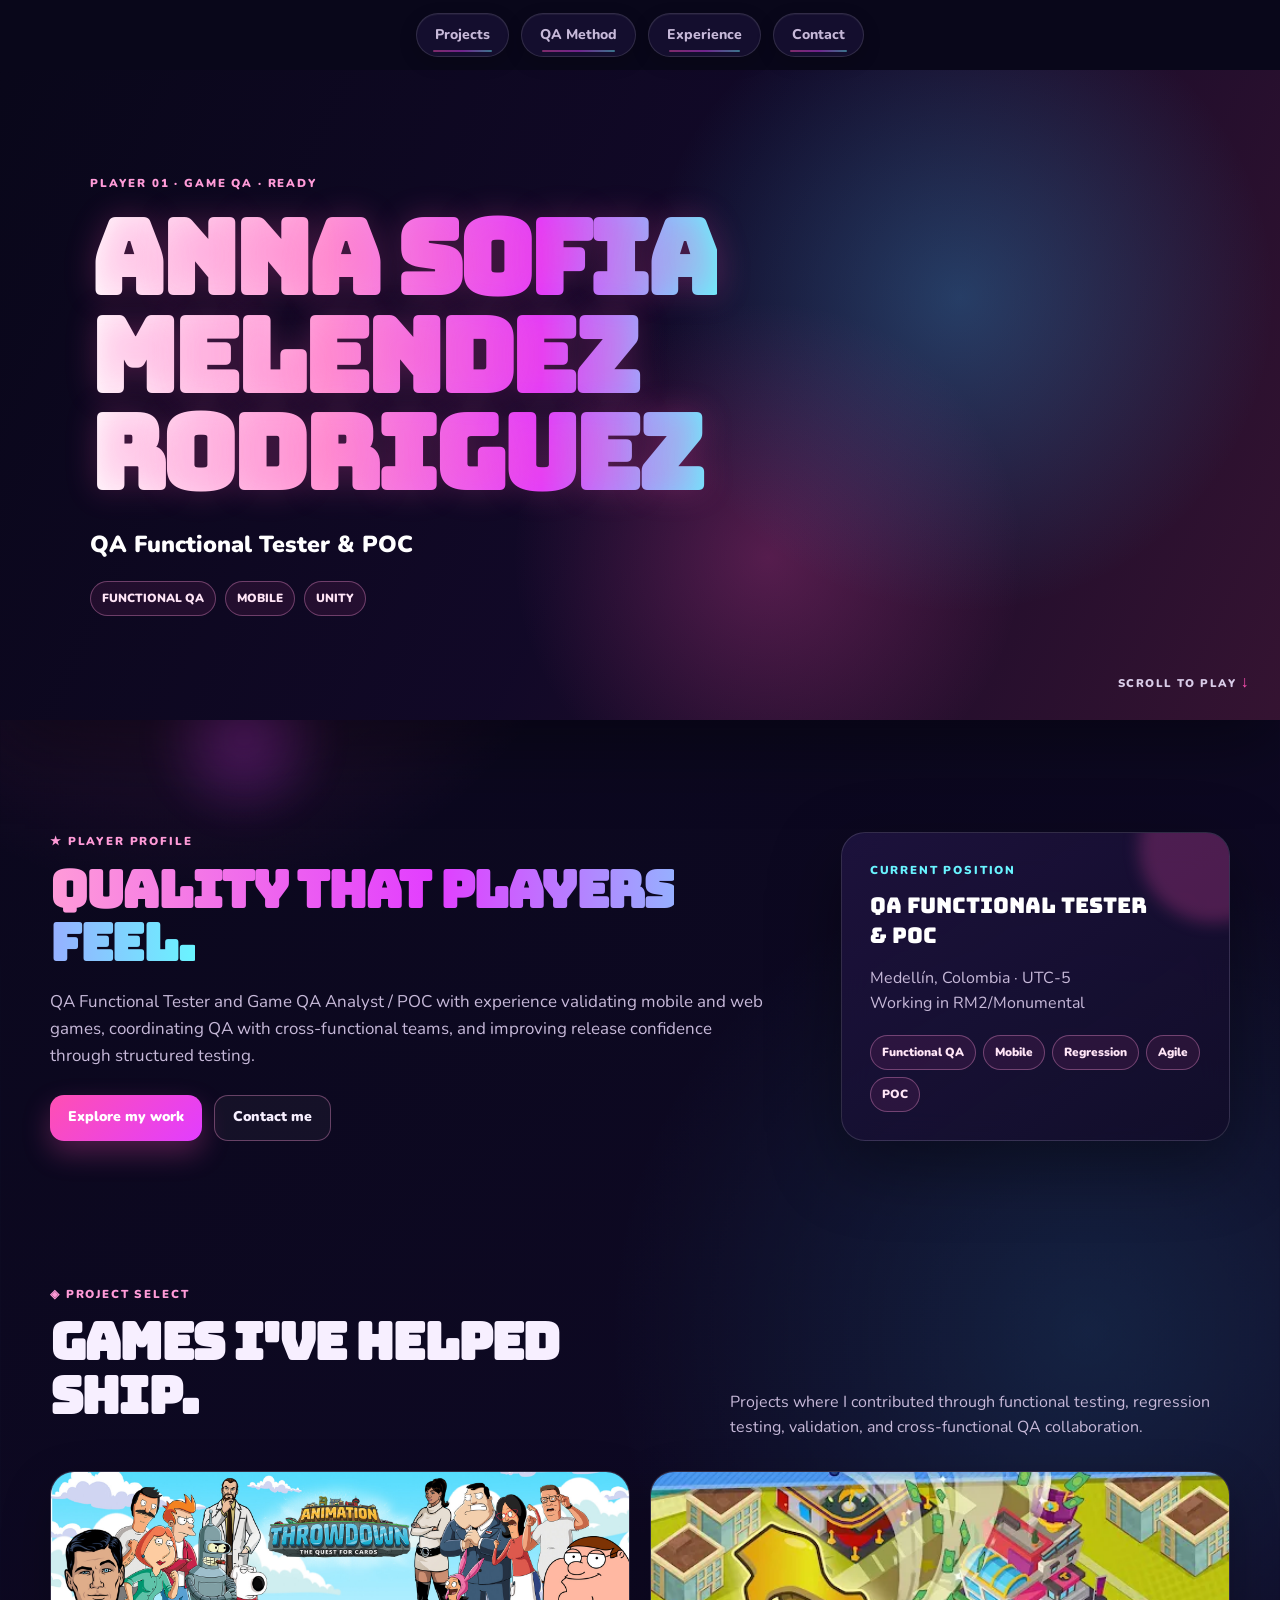
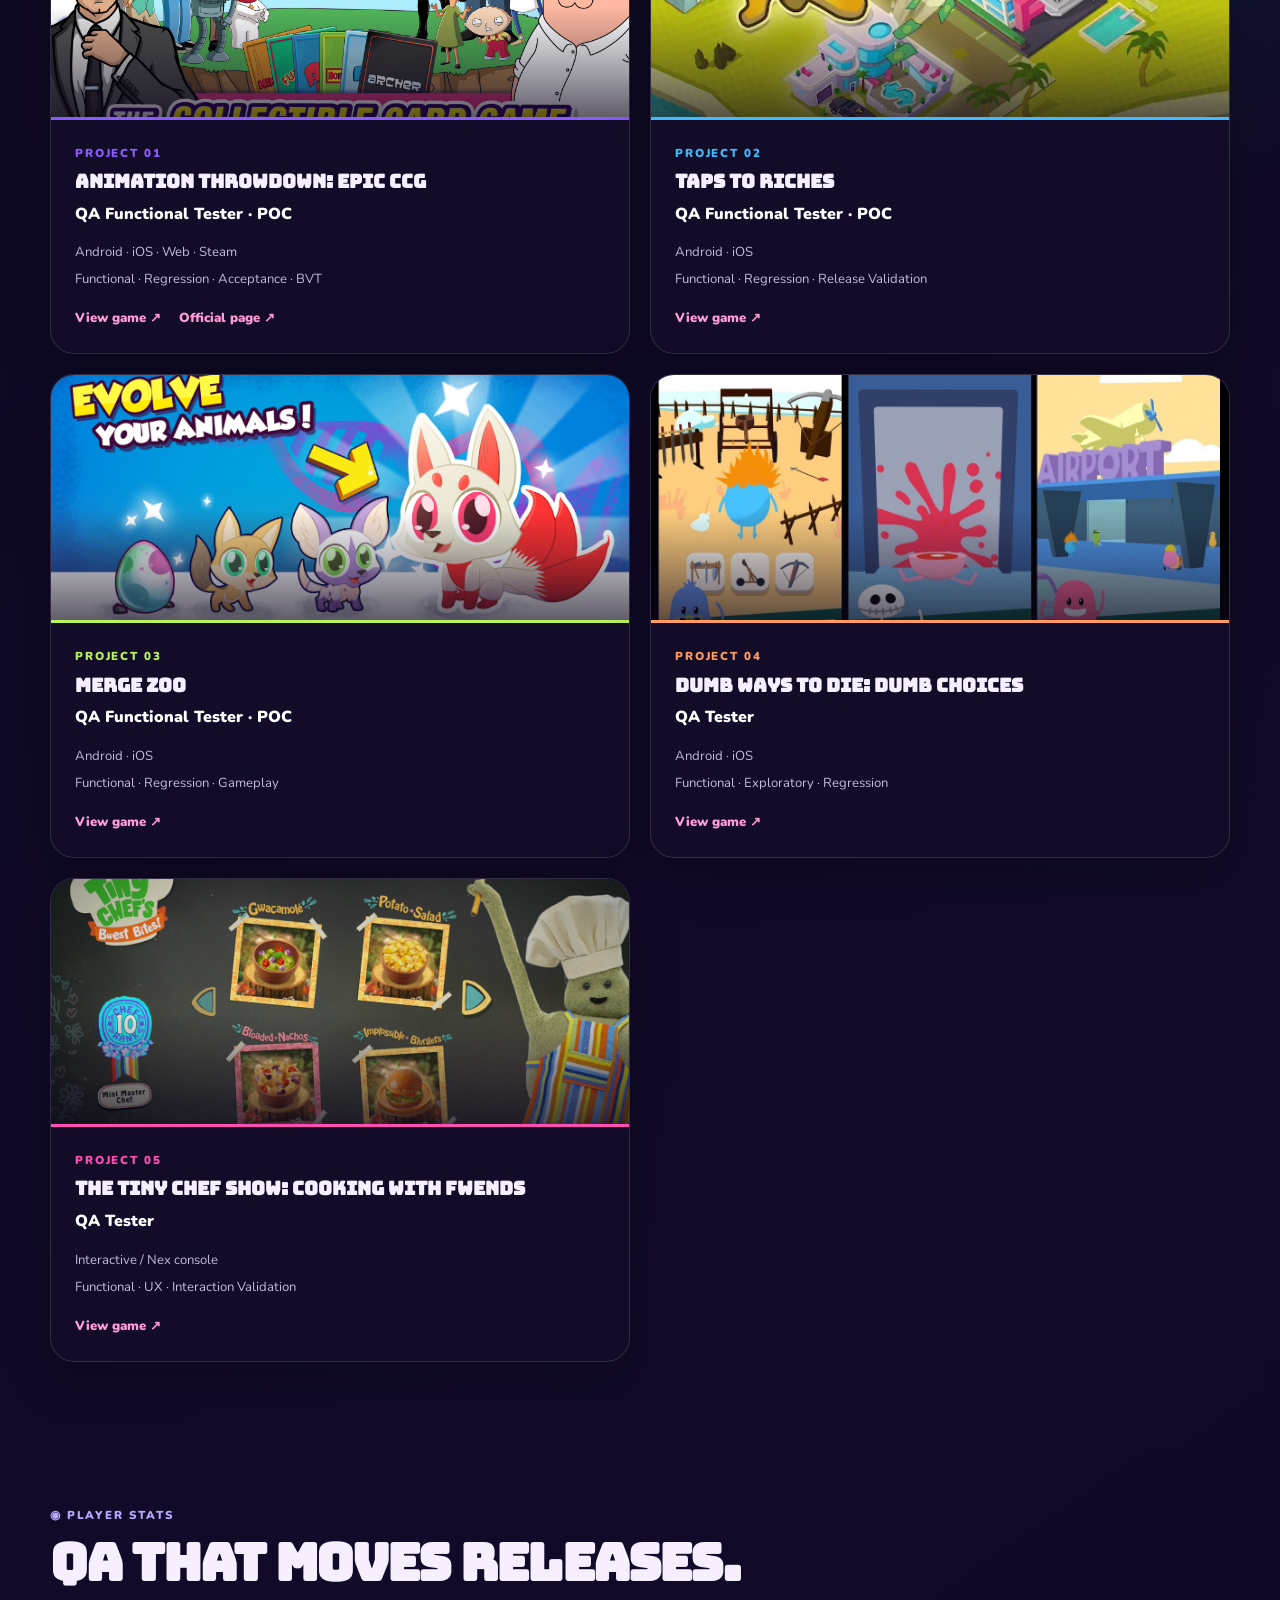
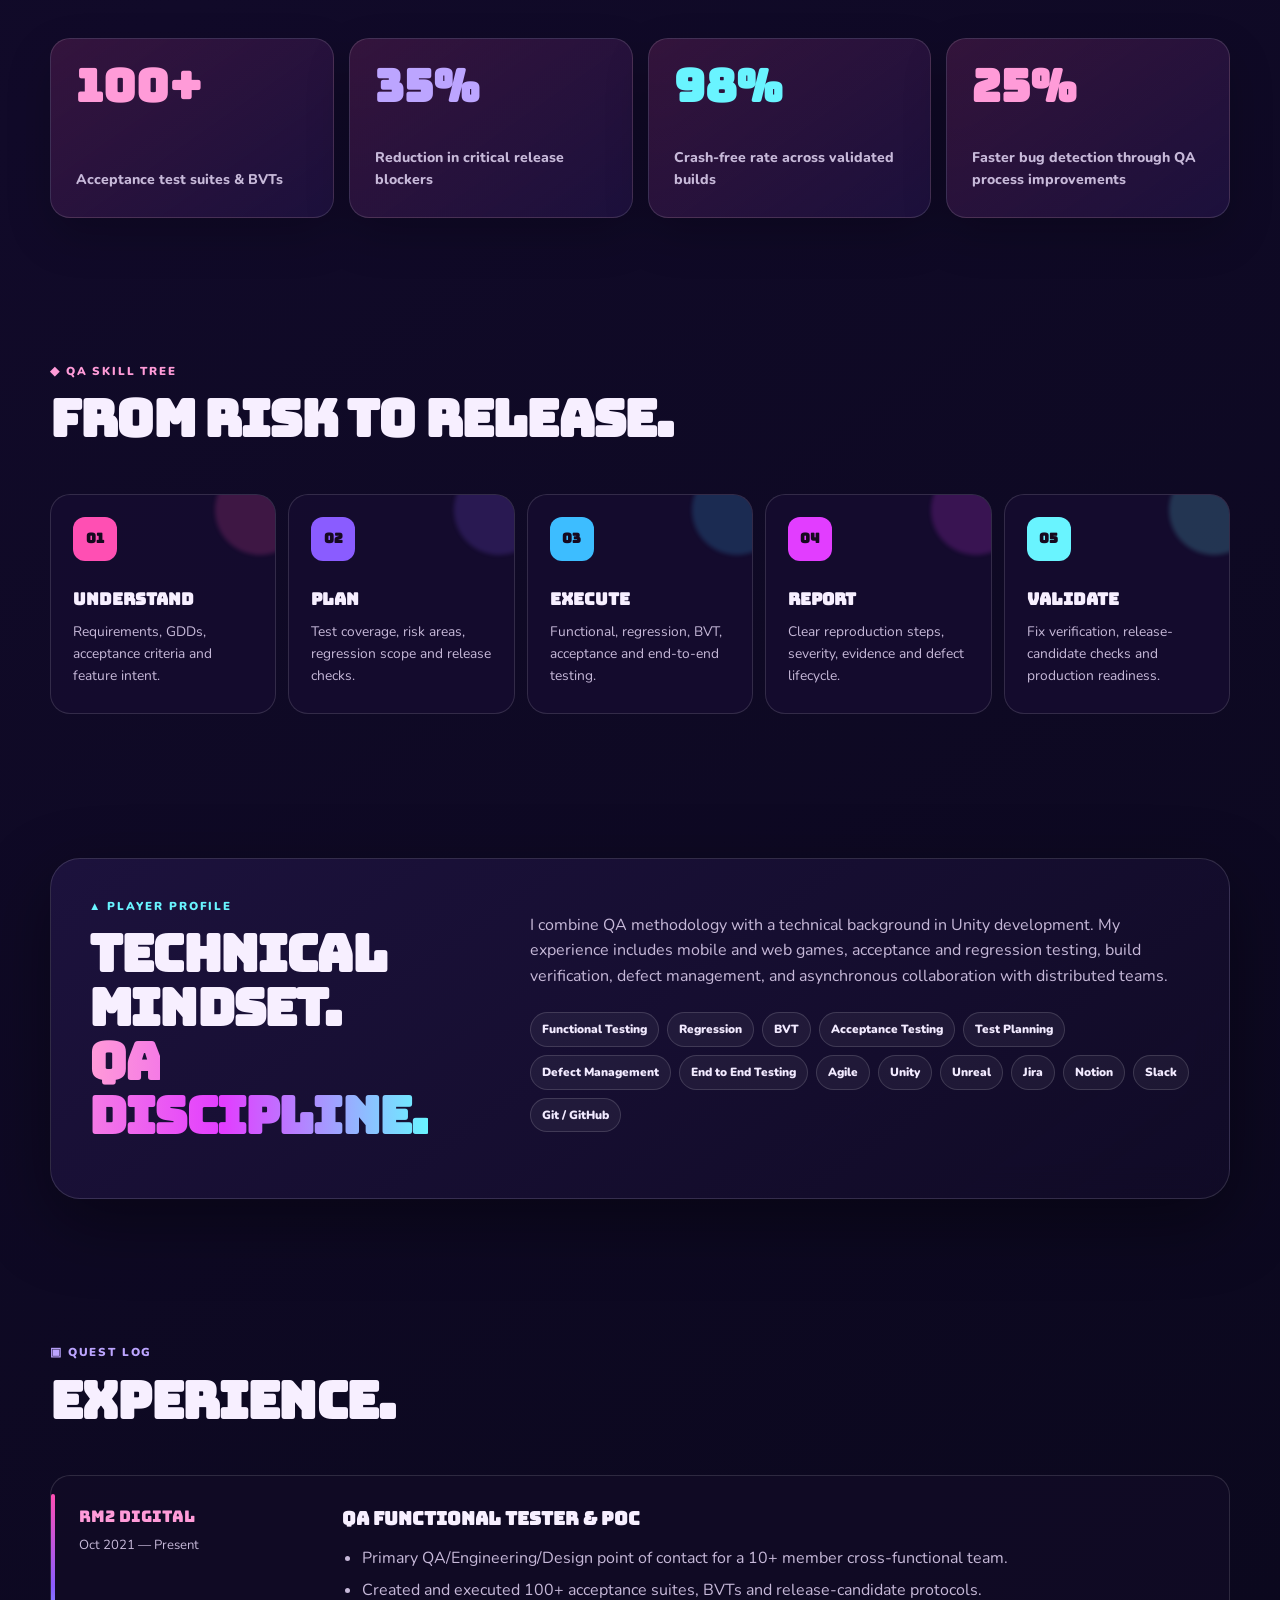
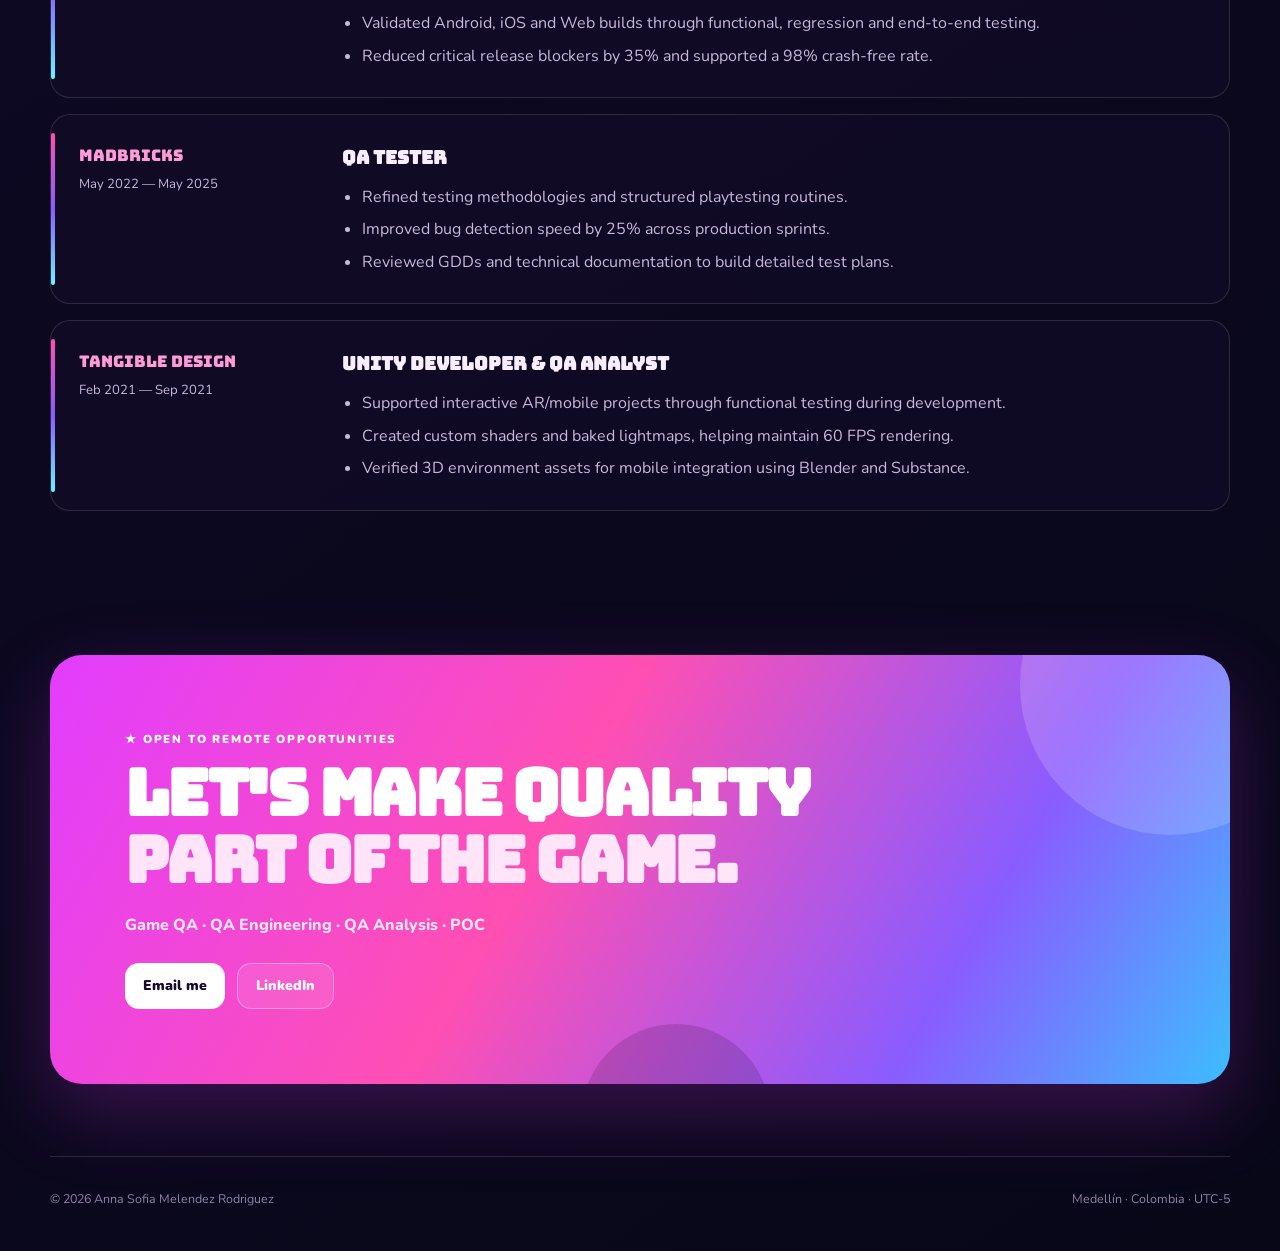
==== commit f6d198d9: "New video update" ====
--- a/index.html
+++ b/index.html
@@ -30,7 +30,7 @@
 
     <header class="hero" id="top">
       <video class="hero-video" autoplay muted loop playsinline>
-        <source src="video/AT video.mp4" type="video/mp4">
+        <source src="video/video nena_1.mp4" type="video/mp4">
       </video>
       <div class="hero-overlay"></div>
       <div class="hero-content">
